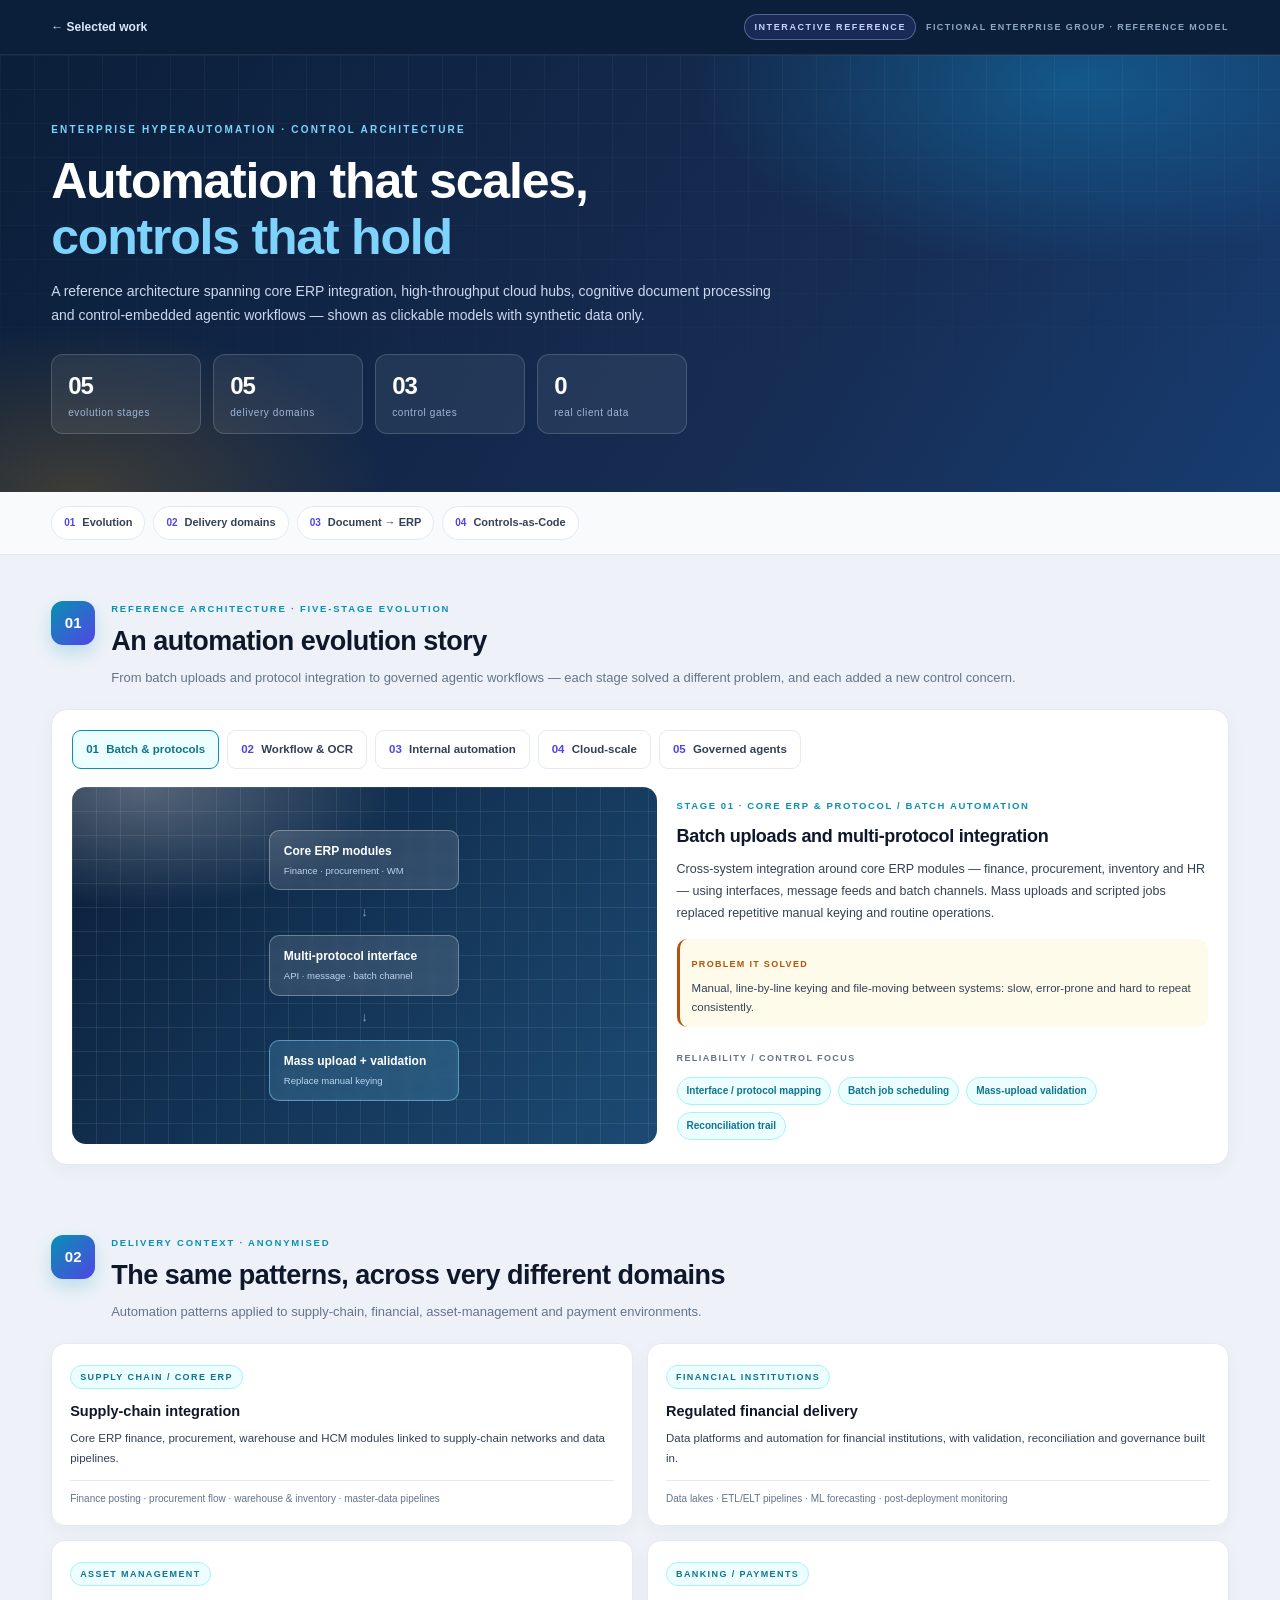
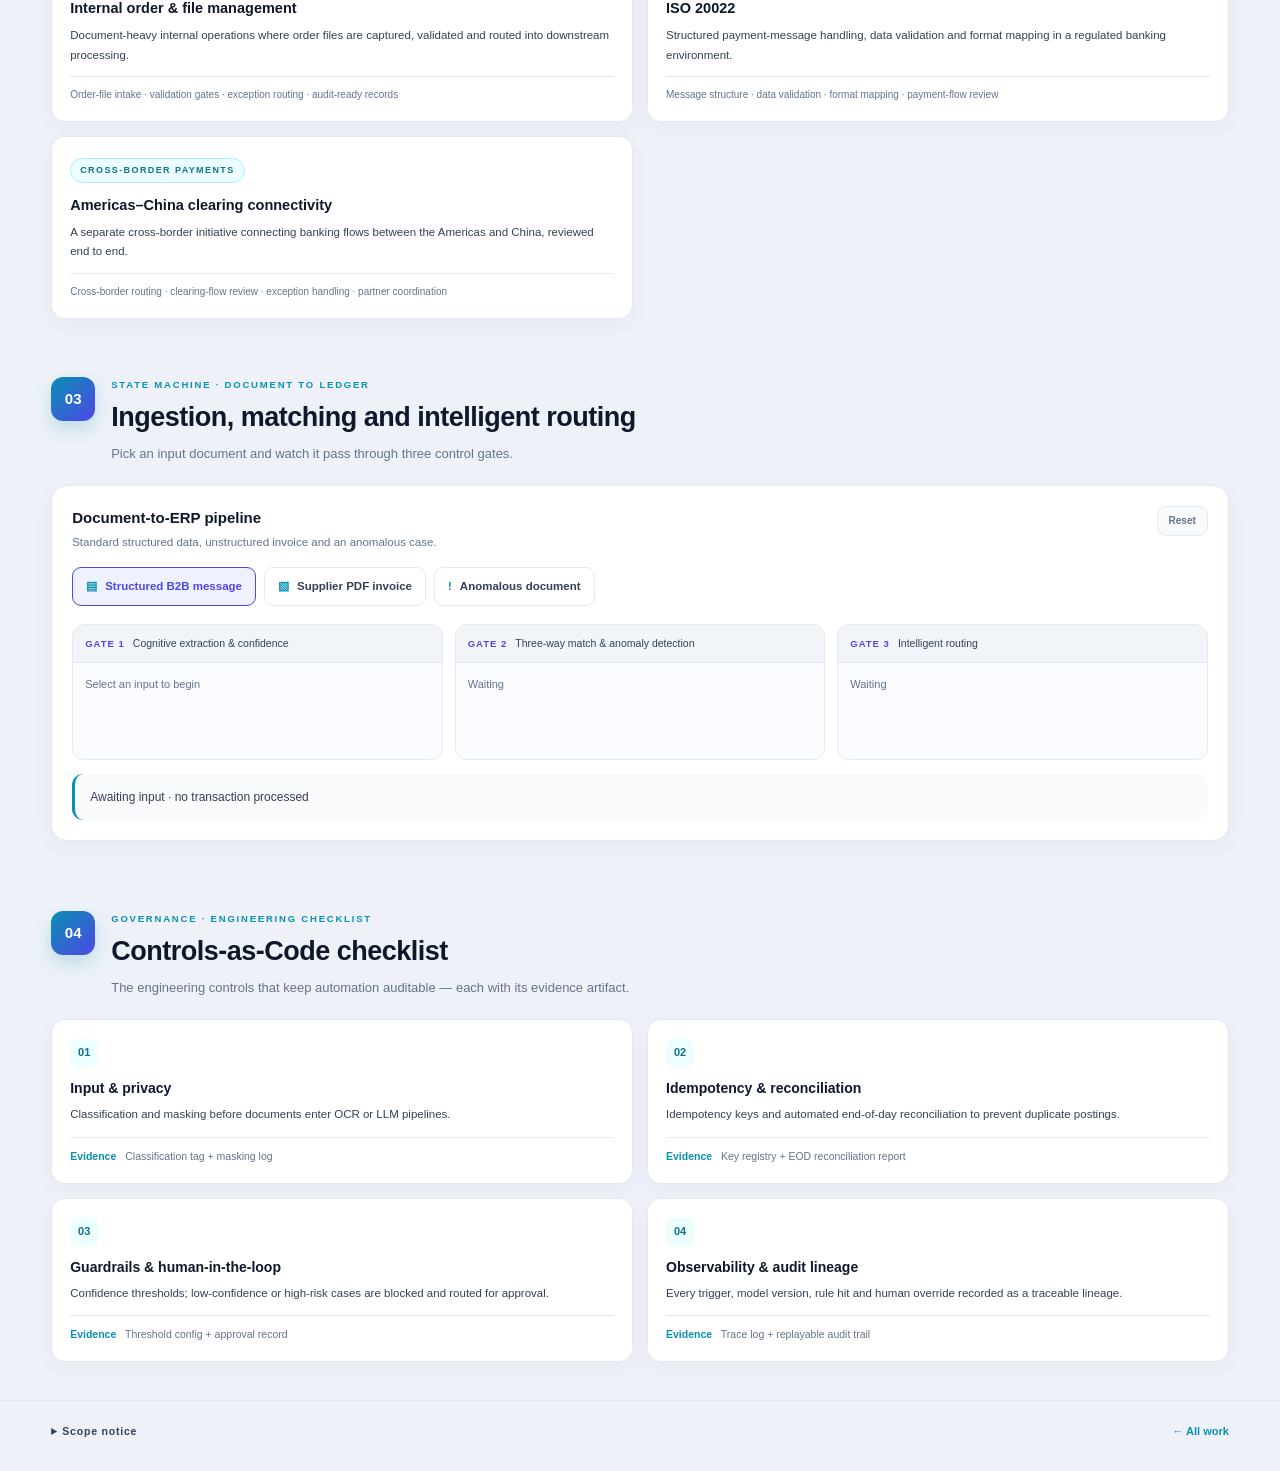
==== projects/automation/index.html @ 09fdc9dc "Remove Blueprint wording from work titles" ====
<!DOCTYPE html>
<html lang="en">
<head>
  <meta charset="UTF-8" />
  <meta name="viewport" content="width=device-width, initial-scale=1.0" />
  <meta name="theme-color" content="#0b1f3a" />
  <meta name="description" content="Interactive reference for enterprise hyperautomation, cloud integration, cognitive document processing and governed workflows." />
  <title>Enterprise Hyperautomation &amp; Control</title>
  <link rel="stylesheet" href="assets/auto.css?v=5" />
</head>
<body>
  <header class="topbar">
    <a class="back" href="../../index.html">← Selected work</a>
    <div class="topbar-right">
      <span class="topbar-tag">INTERACTIVE REFERENCE</span>
      <span class="topbar-entity">FICTIONAL ENTERPRISE GROUP · REFERENCE MODEL</span>
    </div>
  </header>

  <section class="hero">
    <div class="hero-inner">
      <span class="eyebrow">ENTERPRISE HYPERAUTOMATION · CONTROL ARCHITECTURE</span>
      <h1>Automation that scales,<br /><span>controls that hold</span></h1>
      <p class="lede">
        A reference architecture spanning core ERP integration, high-throughput cloud hubs, cognitive document
        processing and control-embedded agentic workflows — shown as clickable models with synthetic data only.
      </p>
      <div class="hero-metrics">
        <div><strong>05</strong><span>evolution stages</span></div>
        <div><strong>05</strong><span>delivery domains</span></div>
        <div><strong>03</strong><span>control gates</span></div>
        <div><strong>0</strong><span>real client data</span></div>
      </div>
    </div>
  </section>

  <nav class="jump" aria-label="Section navigation">
    <a href="#m1"><b>01</b> Evolution</a>
    <a href="#m4"><b>02</b> Delivery domains</a>
    <a href="#m2"><b>03</b> Document → ERP</a>
    <a href="#m3"><b>04</b> Controls-as-Code</a>
  </nav>

  <main>
    <!-- ============ MODULE 1: EVOLUTION ============ -->
    <section class="module" id="m1">
      <div class="module-head">
        <span class="mod-num">01</span>
        <div>
          <span class="mod-kicker">REFERENCE ARCHITECTURE · FIVE-STAGE EVOLUTION</span>
          <h2>An automation evolution story</h2>
          <p>From batch uploads and protocol integration to governed agentic workflows — each stage solved a different problem, and each added a new control concern.</p>
        </div>
      </div>

      <div class="panel">
        <div class="stage-tabs" role="tablist" aria-label="Evolution stages">
          <button class="stage-tab is-active" data-stage="1" role="tab" aria-selected="true"><b>01</b> Batch &amp; protocols</button>
          <button class="stage-tab" data-stage="2" role="tab" aria-selected="false"><b>02</b> Workflow &amp; OCR</button>
          <button class="stage-tab" data-stage="3" role="tab" aria-selected="false"><b>03</b> Internal automation</button>
          <button class="stage-tab" data-stage="4" role="tab" aria-selected="false"><b>04</b> Cloud-scale</button>
          <button class="stage-tab" data-stage="5" role="tab" aria-selected="false"><b>05</b> Governed agents</button>
        </div>

        <div class="stage-body" id="stageBody" aria-live="polite">
          <div class="stage-visual" id="stageVisual"></div>
          <div class="stage-info">
            <span class="stage-kicker" id="stageKicker"></span>
            <h3 id="stageTitle"></h3>
            <p id="stageText"></p>
            <div class="stage-pain">
              <span class="pain-label">PROBLEM IT SOLVED</span>
              <p id="stagePain"></p>
            </div>
            <div class="stage-checks">
              <span class="checks-label">RELIABILITY / CONTROL FOCUS</span>
              <div id="stageChecks"></div>
            </div>
          </div>
        </div>
      </div>
    </section>

    <!-- ============ MODULE: DELIVERY DOMAINS ============ -->
    <section class="module" id="m4">
      <div class="module-head">
        <span class="mod-num">02</span>
        <div>
          <span class="mod-kicker">DELIVERY CONTEXT · ANONYMISED</span>
          <h2>The same patterns, across very different domains</h2>
          <p>Automation patterns applied to supply-chain, financial, asset-management and payment environments.</p>
        </div>
      </div>

      <div class="domain-grid">
        <div class="domain-card">
          <span class="dom-tag">SUPPLY CHAIN / CORE ERP</span>
          <h3>Supply-chain integration</h3>
          <p>Core ERP finance, procurement, warehouse and HCM modules linked to supply-chain networks and data pipelines.</p>
          <div class="dom-evidence">Finance posting · procurement flow · warehouse &amp; inventory · master-data pipelines</div>
        </div>
        <div class="domain-card">
          <span class="dom-tag">FINANCIAL INSTITUTIONS</span>
          <h3>Regulated financial delivery</h3>
          <p>Data platforms and automation for financial institutions, with validation, reconciliation and governance built in.</p>
          <div class="dom-evidence">Data lakes · ETL/ELT pipelines · ML forecasting · post-deployment monitoring</div>
        </div>
        <div class="domain-card">
          <span class="dom-tag">ASSET MANAGEMENT</span>
          <h3>Internal order &amp; file management</h3>
          <p>Document-heavy internal operations where order files are captured, validated and routed into downstream processing.</p>
          <div class="dom-evidence">Order-file intake · validation gates · exception routing · audit-ready records</div>
        </div>
        <div class="domain-card">
          <span class="dom-tag">BANKING / PAYMENTS</span>
          <h3>ISO 20022</h3>
          <p>Structured payment-message handling, data validation and format mapping in a regulated banking environment.</p>
          <div class="dom-evidence">Message structure · data validation · format mapping · payment-flow review</div>
        </div>
        <div class="domain-card">
          <span class="dom-tag">CROSS-BORDER PAYMENTS</span>
          <h3>Americas–China clearing connectivity</h3>
          <p>A separate cross-border initiative connecting banking flows between the Americas and China, reviewed end to end.</p>
          <div class="dom-evidence">Cross-border routing · clearing-flow review · exception handling · partner coordination</div>
        </div>
      </div>
    </section>

    <!-- ============ MODULE 3: PIPELINE SIMULATOR ============ -->
    <section class="module" id="m2">
      <div class="module-head">
        <span class="mod-num">03</span>
        <div>
          <span class="mod-kicker">STATE MACHINE · DOCUMENT TO LEDGER</span>
          <h2>Ingestion, matching and intelligent routing</h2>
          <p>Pick an input document and watch it pass through three control gates.</p>
        </div>
      </div>

      <div class="panel">
        <div class="panel-head">
          <div><h3>Document-to-ERP pipeline</h3><p>Standard structured data, unstructured invoice and an anomalous case.</p></div>
          <button class="reset" id="pipeReset">Reset</button>
        </div>

        <div class="input-row" role="group" aria-label="Input document">
          <button class="input-btn is-active" data-doc="structured"><span>▤</span> Structured B2B message</button>
          <button class="input-btn" data-doc="invoice"><span>▧</span> Supplier PDF invoice</button>
          <button class="input-btn" data-doc="anomaly"><span>!</span> Anomalous document</button>
        </div>

        <div class="gates" id="gates">
          <div class="gate" data-gate="1">
            <div class="gate-head"><b>GATE 1</b><span>Cognitive extraction &amp; confidence</span></div>
            <div class="gate-body" id="gate1">Select an input to begin</div>
          </div>
          <div class="gate" data-gate="2">
            <div class="gate-head"><b>GATE 2</b><span>Three-way match &amp; anomaly detection</span></div>
            <div class="gate-body" id="gate2">Waiting</div>
          </div>
          <div class="gate" data-gate="3">
            <div class="gate-head"><b>GATE 3</b><span>Intelligent routing</span></div>
            <div class="gate-body" id="gate3">Waiting</div>
          </div>
        </div>

        <div class="route-result" id="routeResult" aria-live="polite">
          <span class="route-idle">Awaiting input · no transaction processed</span>
        </div>
      </div>
    </section>

    <!-- ============ MODULE 3: CONTROLS AS CODE ============ -->
    <section class="module" id="m3">
      <div class="module-head">
        <span class="mod-num">04</span>
        <div>
          <span class="mod-kicker">GOVERNANCE · ENGINEERING CHECKLIST</span>
          <h2>Controls-as-Code checklist</h2>
          <p>The engineering controls that keep automation auditable — each with its evidence artifact.</p>
        </div>
      </div>

      <div class="control-grid" id="controlGrid">
        <div class="control-card" data-control="0">
          <span class="ctrl-num">01</span>
          <h3>Input &amp; privacy</h3>
          <p>Classification and masking before documents enter OCR or LLM pipelines.</p>
          <div class="ctrl-evidence"><b>Evidence</b> Classification tag + masking log</div>
        </div>
        <div class="control-card" data-control="1">
          <span class="ctrl-num">02</span>
          <h3>Idempotency &amp; reconciliation</h3>
          <p>Idempotency keys and automated end-of-day reconciliation to prevent duplicate postings.</p>
          <div class="ctrl-evidence"><b>Evidence</b> Key registry + EOD reconciliation report</div>
        </div>
        <div class="control-card" data-control="2">
          <span class="ctrl-num">03</span>
          <h3>Guardrails &amp; human-in-the-loop</h3>
          <p>Confidence thresholds; low-confidence or high-risk cases are blocked and routed for approval.</p>
          <div class="ctrl-evidence"><b>Evidence</b> Threshold config + approval record</div>
        </div>
        <div class="control-card" data-control="3">
          <span class="ctrl-num">04</span>
          <h3>Observability &amp; audit lineage</h3>
          <p>Every trigger, model version, rule hit and human override recorded as a traceable lineage.</p>
          <div class="ctrl-evidence"><b>Evidence</b> Trace log + replayable audit trail</div>
        </div>
      </div>
    </section>
  </main>

  <footer class="footer">
    <details class="legal">
      <summary>Scope notice</summary>
      <div class="legal-body">
        <strong>Confidentiality &amp; Scope Notice:</strong>
        The enterprise group shown here is fictional. All architectures, figures, workflows and sample outputs in this
        reference is a conceptualized reference model using synthetic data, provided for demonstration only. No
        proprietary designs, source code, internal documents or confidential information of any employer or client are
        disclosed. Nothing here is financial, investment or legal advice.
      </div>
    </details>
    <a class="foot-link" href="../../index.html">← All work</a>
  </footer>

  <script src="assets/auto.js?v=5"></script>
</body>
</html>
---- projects/automation/assets/auto.css ----
:root {
  --navy: #0b1f3a;
  --navy2: #162c52;
  --ink: #0f172a;
  --ink2: #334155;
  --muted: #64748b;
  --line: #e4eaf3;
  --bg: #eef2f8;
  --violet: #6d28d9;
  --indigo: #4f46e5;
  --cyan: #0891b2;
  --amber: #b45309;
  --green: #059669;
  --red: #dc2626;
}
* { box-sizing: border-box; }
html { scroll-behavior: smooth; }
body { margin: 0; color: var(--ink); background: var(--bg); font-family: "Segoe UI", "Microsoft JhengHei", -apple-system, BlinkMacSystemFont, sans-serif; line-height: 1.6; -webkit-font-smoothing: antialiased; }
a { color: inherit; text-decoration: none; }
button { font: inherit; cursor: pointer; }

/* Topbar */
.topbar { display: flex; align-items: center; justify-content: space-between; gap: 16px; flex-wrap: wrap; padding: 14px clamp(18px, 4vw, 52px); background: var(--navy); color: #dbe6f8; border-bottom: 1px solid rgba(255,255,255,.08); }
.back { font-size: 12px; font-weight: 700; }
.back:hover { color: #fff; }
.topbar-right { display: flex; align-items: center; gap: 10px; flex-wrap: wrap; }
.topbar-tag { font-size: 9px; font-weight: 800; letter-spacing: 1.6px; color: #c7d2fe; border: 1px solid rgba(199,210,254,.35); background: rgba(99,102,241,.16); padding: 5px 9px; border-radius: 999px; }
.topbar-entity { font-size: 9px; font-weight: 700; letter-spacing: 1.4px; color: #8fa7c6; }

/* Hero */
.hero { position: relative; overflow: hidden; color: #fff; padding: clamp(34px, 5vw, 60px) clamp(18px, 4vw, 52px) clamp(38px, 5vw, 58px); background: radial-gradient(620px 300px at 84% 6%, rgba(14,165,233,.34), transparent 62%), radial-gradient(520px 280px at 6% 100%, rgba(245,158,11,.20), transparent 60%), linear-gradient(122deg, var(--navy), var(--navy2) 62%, #173c70); }
.hero::before { content: ""; position: absolute; inset: 0; background-image: linear-gradient(rgba(255,255,255,.04) 1px, transparent 1px), linear-gradient(90deg, rgba(255,255,255,.04) 1px, transparent 1px); background-size: 34px 34px; mask-image: linear-gradient(to bottom, #000, transparent 90%); }
.hero-inner { position: relative; max-width: 860px; }
.eyebrow { display: inline-block; font-size: 10px; font-weight: 800; letter-spacing: 2.2px; color: #7dd3fc; }
.hero h1 { margin: 12px 0 14px; font-size: clamp(30px, 4.5vw, 50px); line-height: 1.12; letter-spacing: -1.2px; }
.hero h1 span { color: #7dd3fc; }
.lede { margin: 0; max-width: 720px; color: #cbd8ee; font-size: 14px; line-height: 1.75; }
.hero-metrics { display: flex; flex-wrap: wrap; gap: 12px; margin-top: 26px; }
.hero-metrics div { min-width: 150px; padding: 12px 16px; border-radius: 12px; background: rgba(255,255,255,.07); border: 1px solid rgba(255,255,255,.16); }
.hero-metrics strong { display: block; font-size: 24px; letter-spacing: -1px; }
.hero-metrics span { display: block; font-size: 10px; letter-spacing: .6px; color: #9fb6d6; }

/* Jump nav */
.jump { display: flex; flex-wrap: wrap; gap: 8px; padding: 14px clamp(18px, 4vw, 52px); background: #f8fafc; border-bottom: 1px solid var(--line); position: sticky; top: 0; z-index: 5; }
.jump a { display: inline-flex; align-items: center; gap: 7px; font-size: 11px; font-weight: 700; color: var(--ink2); padding: 7px 12px; border: 1px solid var(--line); border-radius: 999px; background: #fff; }
.jump a:hover { border-color: #7dd3fc; color: var(--cyan); }
.jump b { font-size: 10px; color: var(--indigo); }

/* Modules */
.module { padding: clamp(28px, 4vw, 46px) clamp(18px, 4vw, 52px) 6px; }
.module-head { display: flex; gap: 16px; align-items: flex-start; margin-bottom: 20px; }
.mod-num { flex: 0 0 auto; display: grid; place-items: center; width: 44px; height: 44px; border-radius: 12px; background: linear-gradient(135deg, var(--cyan), var(--indigo)); color: #fff; font-weight: 850; font-size: 15px; box-shadow: 0 8px 18px rgba(8,145,178,.22); }
.mod-kicker { display: block; font-size: 9.5px; font-weight: 800; letter-spacing: 1.8px; color: var(--cyan); }
.module-head h2 { margin: 4px 0 5px; font-size: clamp(20px, 2.6vw, 27px); letter-spacing: -.5px; }
.module-head p { margin: 0; font-size: 13px; color: var(--muted); }
.panel { background: #fff; border: 1px solid var(--line); border-radius: 16px; padding: 20px; margin-bottom: 18px; box-shadow: 0 6px 20px rgba(15,23,42,.04); }
.panel-head { display: flex; align-items: flex-start; justify-content: space-between; gap: 14px; margin-bottom: 16px; }
.panel-head h3 { margin: 0 0 3px; font-size: 15px; }
.panel-head p { margin: 0; font-size: 11.5px; color: var(--muted); }
.reset { border: 1px solid var(--line); background: #f8fafc; color: var(--muted); font-size: 10px; font-weight: 800; padding: 6px 11px; border-radius: 9px; }
.reset:hover { border-color: #7dd3fc; color: var(--cyan); }

/* Evolution stages */
.stage-tabs { display: flex; flex-wrap: wrap; gap: 8px; margin-bottom: 18px; }
.stage-tab { border: 1px solid var(--line); background: #fff; color: var(--ink2); font-size: 11.5px; font-weight: 700; padding: 9px 13px; border-radius: 9px; }
.stage-tab b { color: var(--indigo); margin-right: 4px; }
.stage-tab:hover, .stage-tab.is-active { background: #ecfeff; border-color: var(--cyan); color: #0e7490; }
.stage-tab.is-active b { color: #0e7490; }
.stage-body { display: grid; grid-template-columns: 1.1fr 1fr; gap: 20px; align-items: stretch; }
.stage-visual { position: relative; min-height: 240px; border-radius: 14px; overflow: hidden; background: radial-gradient(420px 200px at 12% 0%, rgba(255,255,255,.3), transparent 60%), linear-gradient(128deg, var(--navy), #1c4a73); display: grid; place-content: center; gap: 12px; padding: 22px; }
.stage-visual::before { content: ""; position: absolute; inset: 0; background-image: linear-gradient(rgba(255,255,255,.08) 1px, transparent 1px), linear-gradient(90deg, rgba(255,255,255,.08) 1px, transparent 1px); background-size: 24px 24px; }
.viz-node { position: relative; min-width: 190px; padding: 11px 14px; border-radius: 10px; background: rgba(255,255,255,.12); border: 1px solid rgba(255,255,255,.3); color: #fff; backdrop-filter: blur(4px); }
.viz-node b { display: block; font-size: 12px; }
.viz-node small { display: block; font-size: 9.5px; color: #bcd4ef; margin-top: 2px; }
.viz-node.control { background: rgba(125,211,252,.18); border-color: rgba(125,211,252,.55); }
.viz-row { position: relative; display: flex; flex-wrap: wrap; gap: 10px; justify-content: center; }
.viz-arrow { position: relative; text-align: center; color: rgba(255,255,255,.55); font-size: 13px; }
.stage-info { padding: 4px 0; }
.stage-kicker { font-size: 9.5px; font-weight: 800; letter-spacing: 1.6px; color: var(--cyan); }
.stage-info h3 { margin: 6px 0 8px; font-size: 18px; letter-spacing: -.3px; }
.stage-info p { margin: 0; font-size: 12.5px; color: var(--ink2); line-height: 1.75; }
.stage-pain { margin-top: 14px; padding: 10px 12px; border-radius: 10px; background: #fffbeb; border-left: 3px solid var(--amber); }
.pain-label { font-size: 9px; font-weight: 800; letter-spacing: 1.3px; color: var(--amber); }
.stage-pain p { margin: 5px 0 0; font-size: 11.5px; color: var(--ink2); line-height: 1.65; }
.stage-checks { margin-top: 16px; }
.checks-label { font-size: 9px; font-weight: 800; letter-spacing: 1.4px; color: var(--muted); }
#stageChecks { display: flex; flex-wrap: wrap; gap: 7px; margin-top: 8px; }
#stageChecks span { font-size: 10px; font-weight: 700; color: #0e7490; background: #ecfeff; border: 1px solid #a5f3fc; padding: 5px 9px; border-radius: 999px; }

/* Pipeline simulator */
.input-row { display: flex; flex-wrap: wrap; gap: 8px; margin-bottom: 18px; }
.input-btn { display: inline-flex; align-items: center; gap: 8px; border: 1px solid var(--line); background: #fff; color: var(--ink2); font-size: 11.5px; font-weight: 700; padding: 9px 13px; border-radius: 9px; }
.input-btn span { color: var(--cyan); font-weight: 900; }
.input-btn:hover, .input-btn.is-active { border-color: var(--indigo); background: #eef2ff; color: var(--indigo); }
.gates { display: grid; grid-template-columns: repeat(3, minmax(0,1fr)); gap: 12px; }
.gate { border: 1px solid var(--line); border-radius: 12px; overflow: hidden; background: #fafbff; }
.gate.active { border-color: #a5b4fc; box-shadow: 0 0 0 3px rgba(99,102,241,.1); }
.gate-head { display: flex; align-items: center; gap: 8px; flex-wrap: wrap; padding: 10px 12px; background: #f1f5f9; border-bottom: 1px solid var(--line); }
.gate-head b { font-size: 9.5px; letter-spacing: 1px; color: var(--indigo); }
.gate-head span { font-size: 10.5px; color: var(--ink2); }
.gate-body { padding: 12px; font-size: 11px; color: var(--muted); line-height: 1.7; min-height: 96px; }
.gate-body .kv { display: flex; justify-content: space-between; gap: 8px; padding: 3px 0; border-bottom: 1px dashed #e2e8f0; }
.gate-body .kv b { color: var(--ink); }
.gate-body .pass { color: var(--green); font-weight: 800; }
.gate-body .warn { color: var(--amber); font-weight: 800; }
.gate-body .fail { color: var(--red); font-weight: 800; }
.conf-bar { height: 6px; border-radius: 999px; background: #e2e8f0; margin: 7px 0; overflow: hidden; }
.conf-bar i { display: block; height: 100%; background: linear-gradient(90deg, var(--cyan), var(--green)); }
.conf-bar.low i { background: linear-gradient(90deg, var(--amber), var(--red)); }
.route-result { margin-top: 14px; padding: 13px 15px; border-radius: 11px; background: #f8fafc; border-left: 3px solid var(--cyan); font-size: 12px; color: var(--ink2); line-height: 1.7; }
.route-result.stp { background: #f0fdf4; border-color: var(--green); }
.route-result.workflow { background: #fffbeb; border-color: var(--amber); }
.route-result b { color: var(--ink); }

/* Delivery domains */
.domain-grid { display: grid; grid-template-columns: repeat(2, minmax(0,1fr)); gap: 14px; margin-bottom: 6px; }
.domain-card { padding: 18px; border-radius: 14px; border: 1px solid var(--line); background: #fff; box-shadow: 0 6px 18px rgba(15,23,42,.04); }
.dom-tag { display: inline-block; font-size: 9px; font-weight: 800; letter-spacing: 1.4px; color: #0e7490; background: #ecfeff; border: 1px solid #a5f3fc; padding: 4px 9px; border-radius: 999px; }
.domain-card h3 { margin: 11px 0 6px; font-size: 14.5px; }
.domain-card p { margin: 0; font-size: 11.5px; color: var(--ink2); line-height: 1.7; }
.dom-evidence { margin-top: 11px; padding-top: 10px; border-top: 1px solid var(--line); font-size: 10px; color: var(--muted); line-height: 1.6; }

/* Controls-as-Code */
.control-grid { display: grid; grid-template-columns: repeat(2, minmax(0,1fr)); gap: 14px; margin-bottom: 32px; }
.control-card { position: relative; padding: 18px; border-radius: 14px; border: 1px solid var(--line); background: #fff; box-shadow: 0 6px 18px rgba(15,23,42,.04); }
.ctrl-num { display: inline-grid; place-items: center; width: 28px; height: 28px; border-radius: 8px; background: #ecfeff; color: #0e7490; font-size: 11px; font-weight: 800; }
.control-card h3 { margin: 10px 0 6px; font-size: 14px; }
.control-card p { margin: 0; font-size: 11.5px; color: var(--ink2); line-height: 1.7; }
.ctrl-evidence { margin-top: 12px; padding-top: 10px; border-top: 1px solid var(--line); font-size: 10.5px; color: var(--muted); }
.ctrl-evidence b { color: var(--cyan); margin-right: 6px; }

/* Footer */
.footer { display: flex; align-items: flex-start; justify-content: space-between; gap: 18px; flex-wrap: wrap; padding: 22px clamp(18px, 4vw, 52px) 30px; border-top: 1px solid var(--line); }
.legal { font-size: 10.5px; color: var(--muted); max-width: 820px; }
.legal summary { cursor: pointer; font-weight: 800; letter-spacing: .8px; color: var(--ink2); }
.legal-body { margin-top: 9px; line-height: 1.7; }
.legal-body strong { color: var(--ink); }
.foot-link { font-size: 11px; font-weight: 700; color: var(--cyan); }

@media (max-width: 900px) {
  .stage-body, .gates, .control-grid, .domain-grid { grid-template-columns: 1fr; }
}
@media (max-width: 560px) {
  .module-head { gap: 11px; }
  .mod-num { width: 38px; height: 38px; }
}
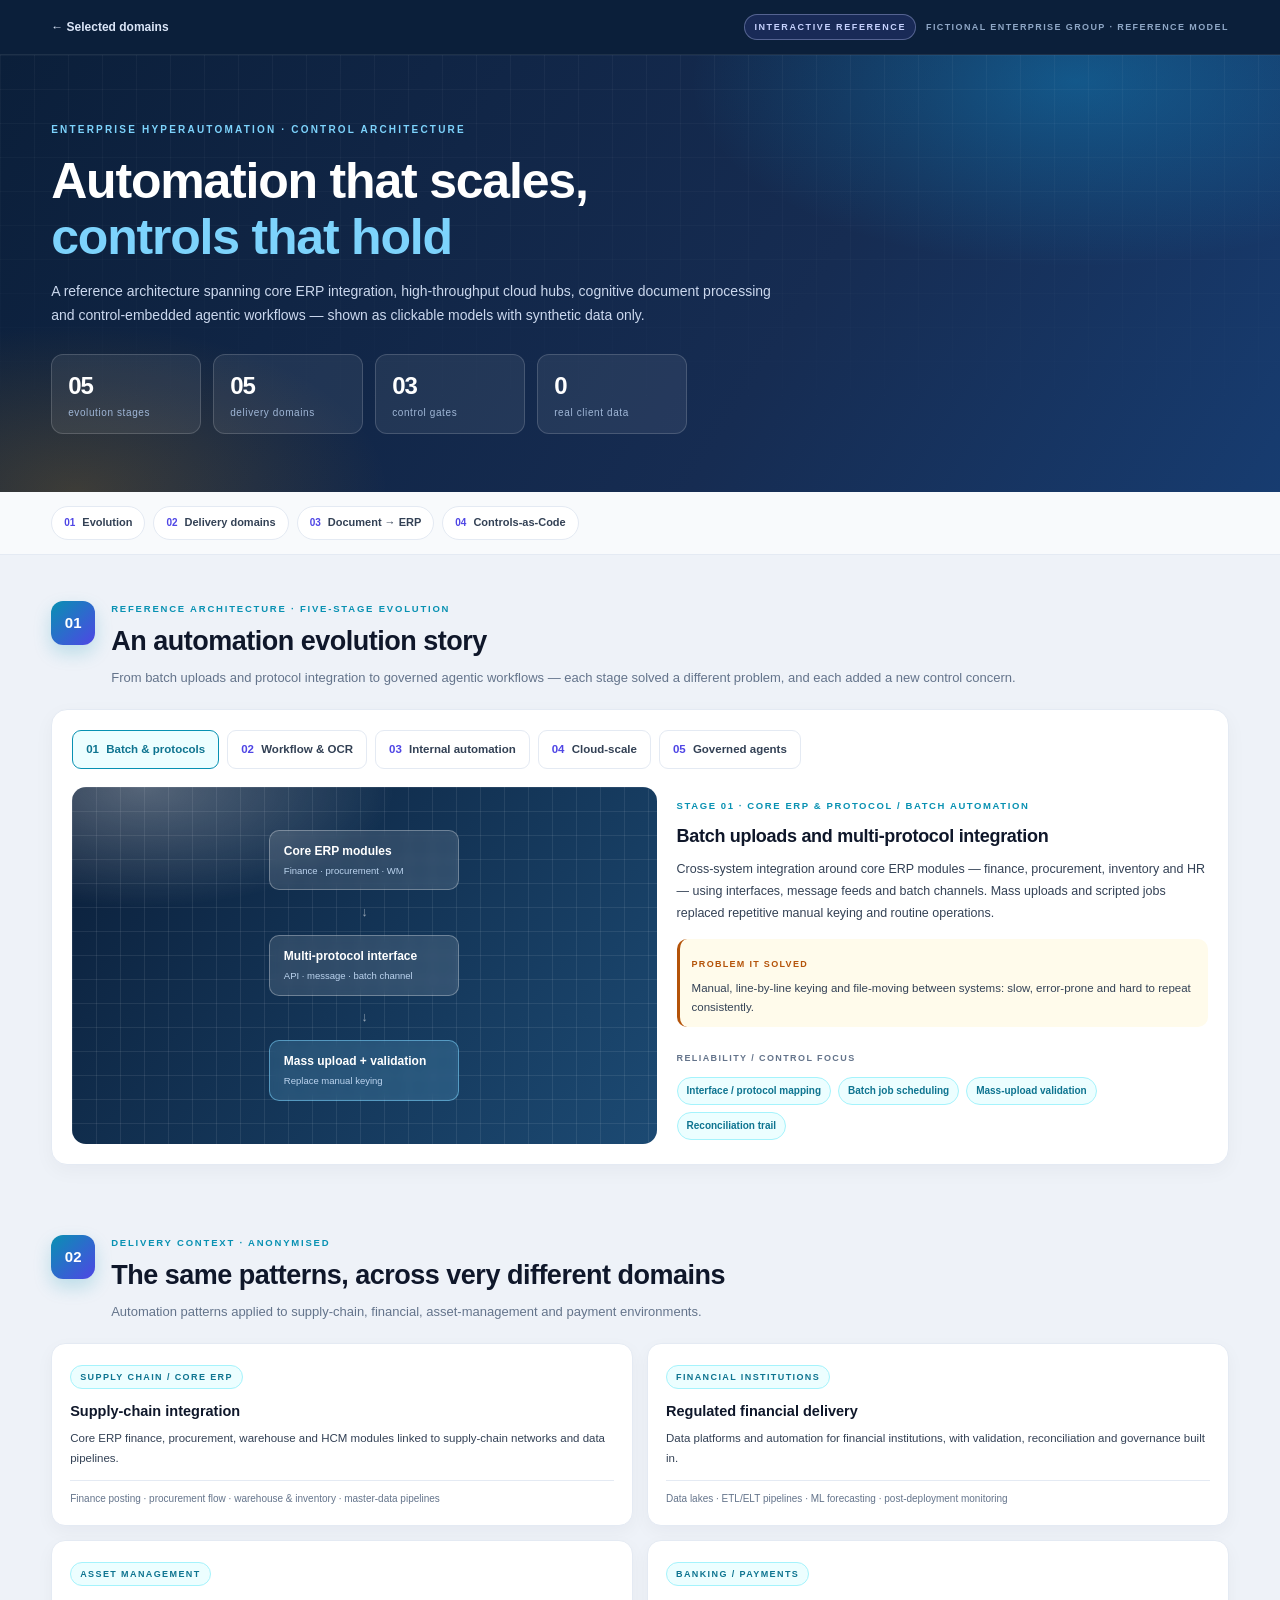
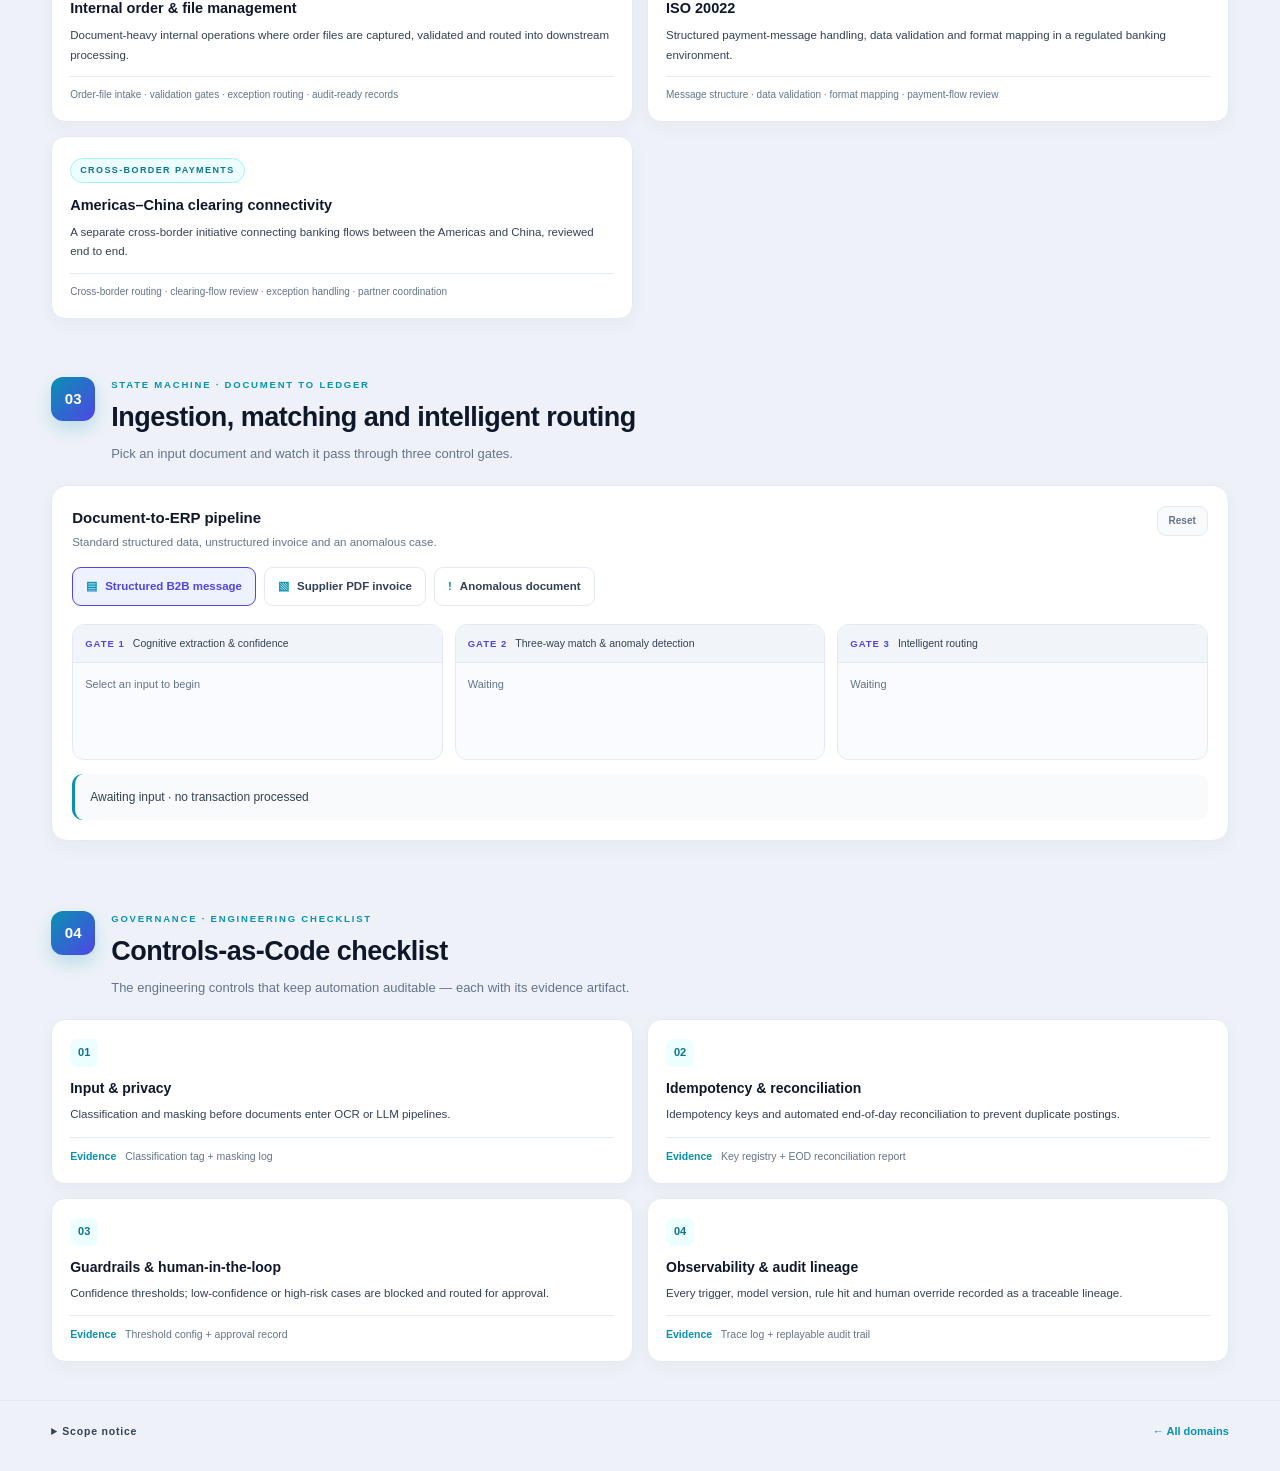
==== commit 7aaa2b19: "Use Selected Domains terminology across site and QR" ====
--- a/projects/automation/index.html
+++ b/projects/automation/index.html
@@ -10,7 +10,7 @@
 </head>
 <body>
   <header class="topbar">
-    <a class="back" href="../../index.html">← Selected work</a>
+    <a class="back" href="../../index.html">← Selected domains</a>
     <div class="topbar-right">
       <span class="topbar-tag">INTERACTIVE REFERENCE</span>
       <span class="topbar-entity">FICTIONAL ENTERPRISE GROUP · REFERENCE MODEL</span>
@@ -221,7 +221,7 @@
         disclosed. Nothing here is financial, investment or legal advice.
       </div>
     </details>
-    <a class="foot-link" href="../../index.html">← All work</a>
+    <a class="foot-link" href="../../index.html">← All domains</a>
   </footer>
 
   <script src="assets/auto.js?v=5"></script>
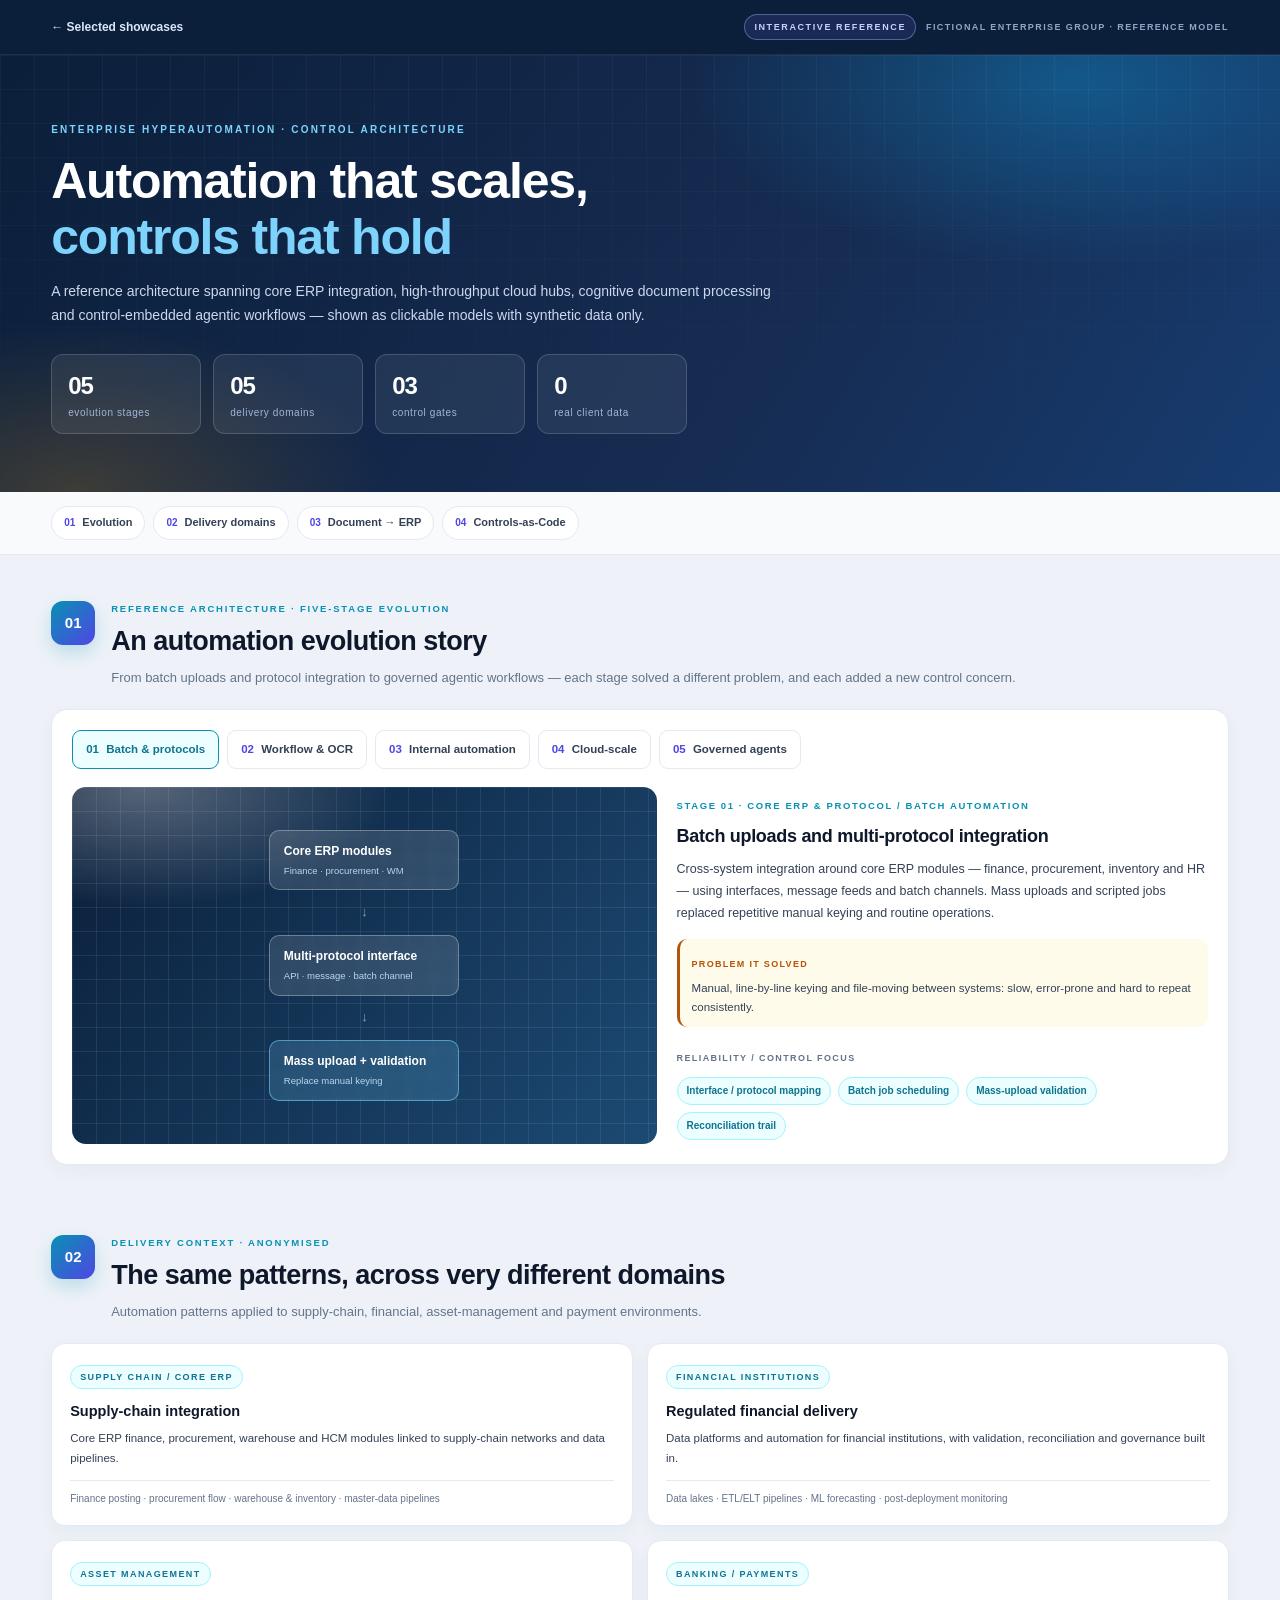
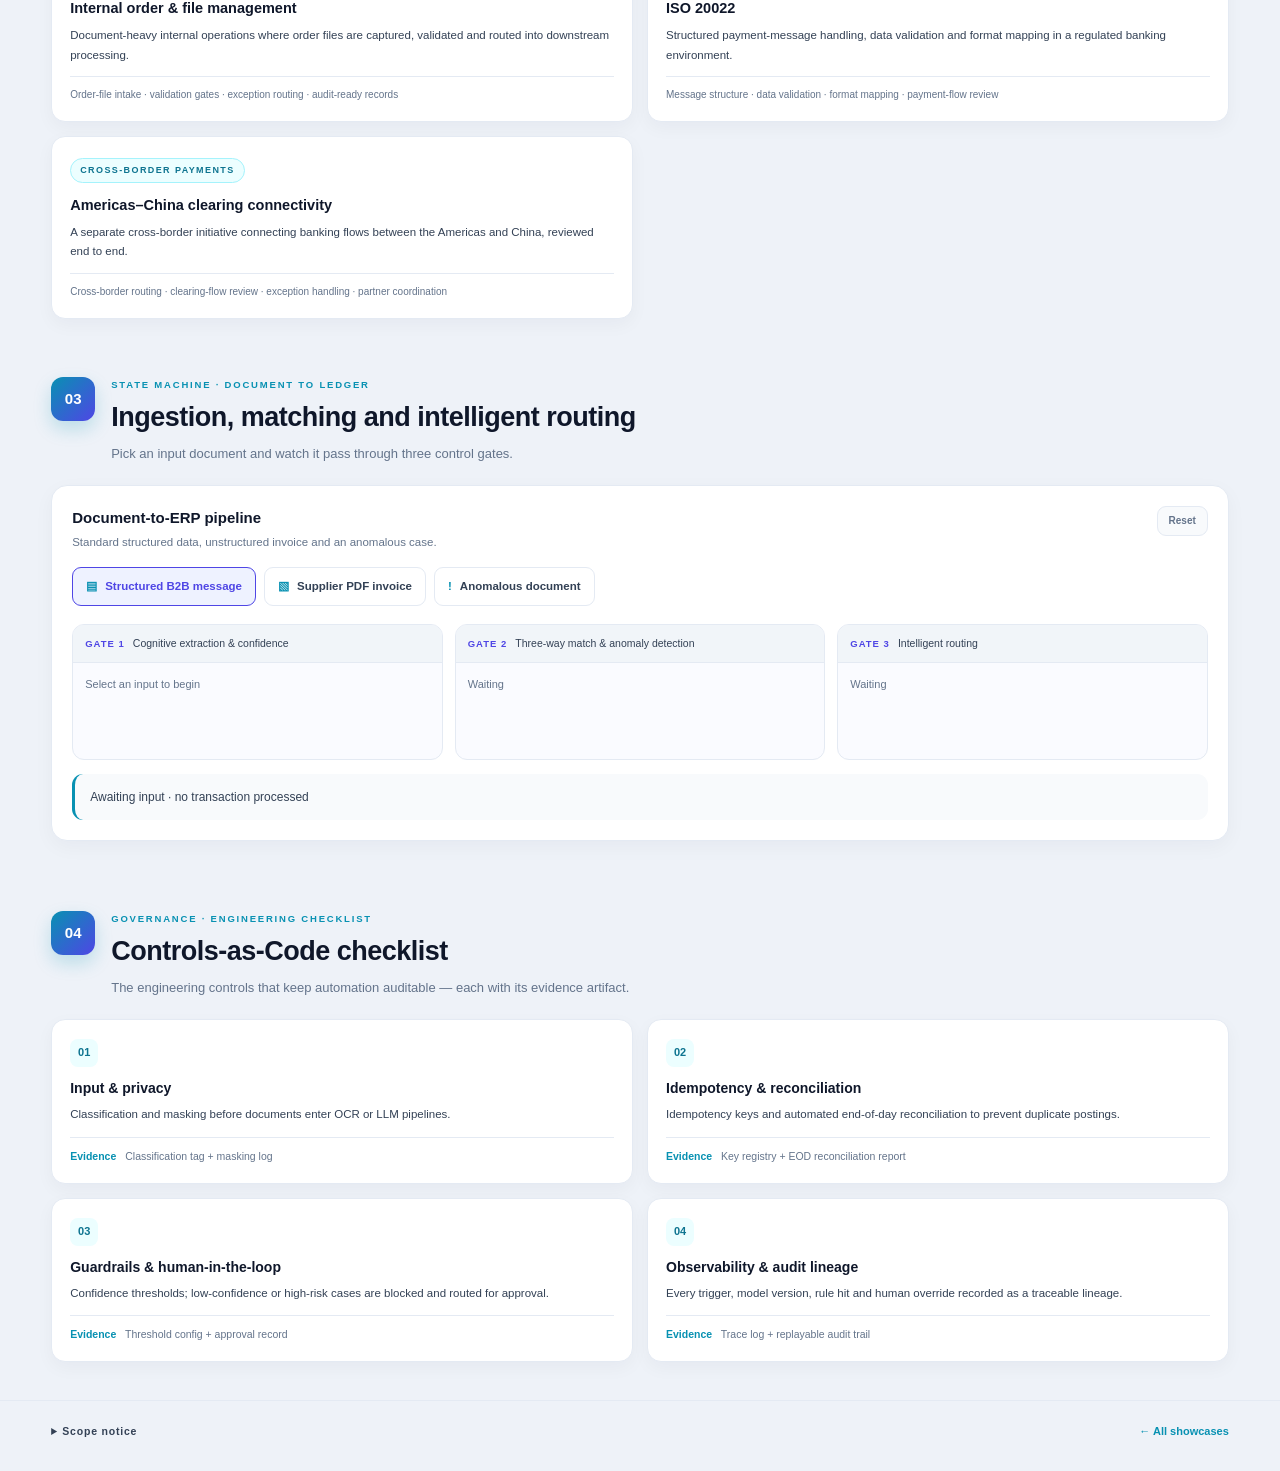
==== commit 566e36e4: "Use Selected Showcases terminology across site and QR" ====
--- a/projects/automation/index.html
+++ b/projects/automation/index.html
@@ -10,7 +10,7 @@
 </head>
 <body>
   <header class="topbar">
-    <a class="back" href="../../index.html">← Selected domains</a>
+    <a class="back" href="../../index.html">← Selected showcases</a>
     <div class="topbar-right">
       <span class="topbar-tag">INTERACTIVE REFERENCE</span>
       <span class="topbar-entity">FICTIONAL ENTERPRISE GROUP · REFERENCE MODEL</span>
@@ -221,7 +221,7 @@
         disclosed. Nothing here is financial, investment or legal advice.
       </div>
     </details>
-    <a class="foot-link" href="../../index.html">← All domains</a>
+    <a class="foot-link" href="../../index.html">← All showcases</a>
   </footer>
 
   <script src="assets/auto.js?v=5"></script>
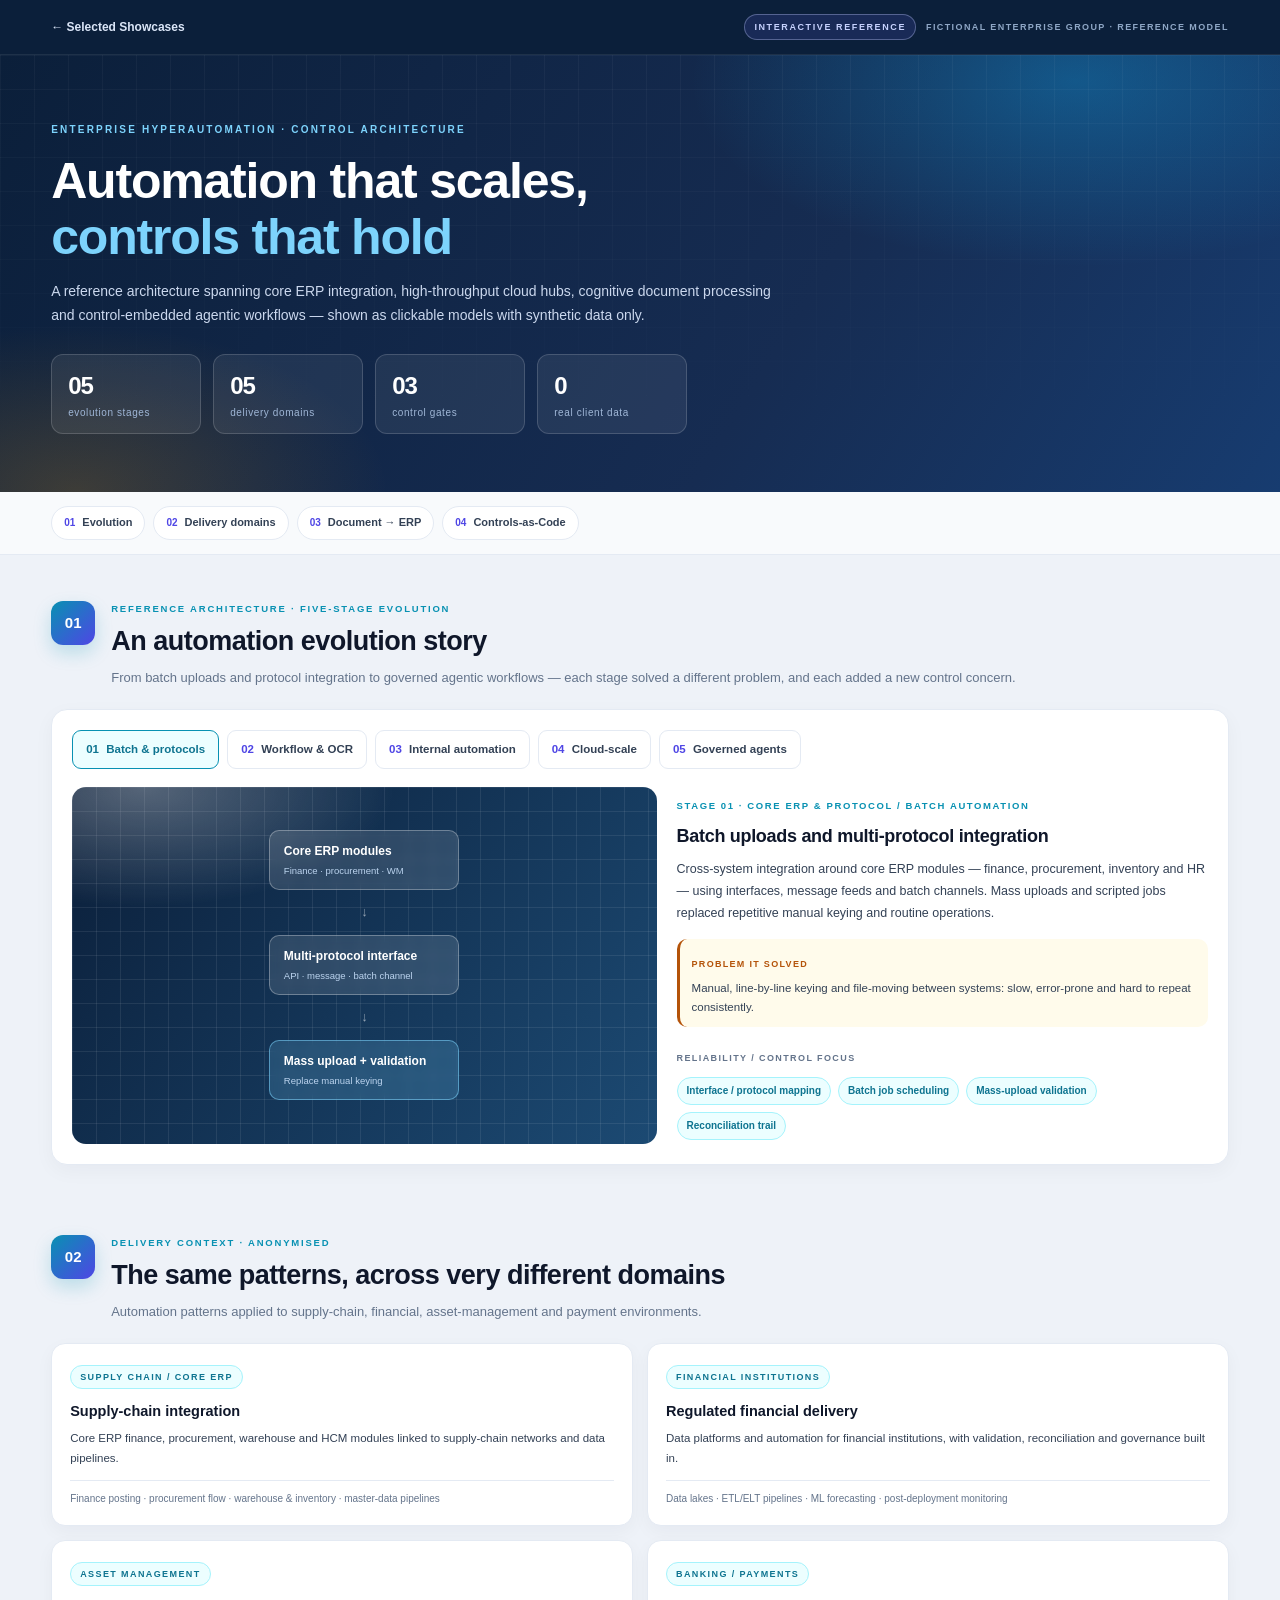
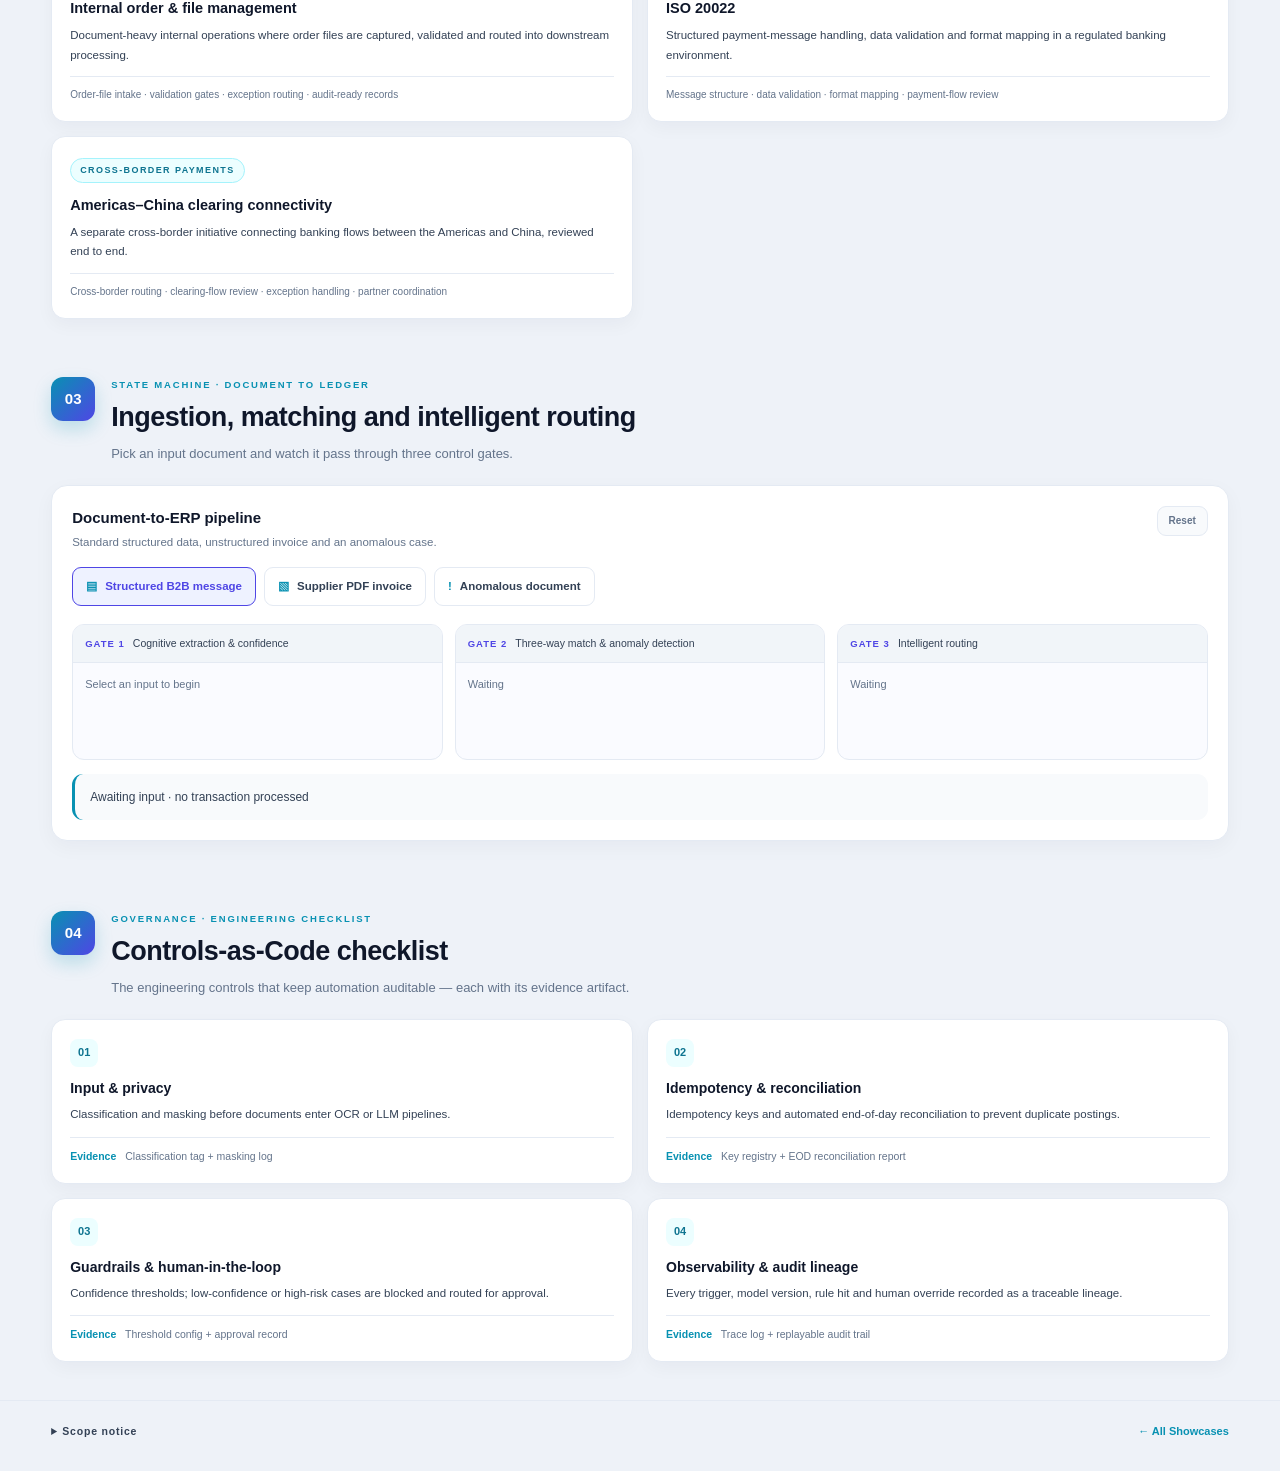
==== commit c8b453c7: "Capitalize Selected Showcases heading" ====
--- a/projects/automation/index.html
+++ b/projects/automation/index.html
@@ -10,7 +10,7 @@
 </head>
 <body>
   <header class="topbar">
-    <a class="back" href="../../index.html">← Selected showcases</a>
+    <a class="back" href="../../index.html">← Selected Showcases</a>
     <div class="topbar-right">
       <span class="topbar-tag">INTERACTIVE REFERENCE</span>
       <span class="topbar-entity">FICTIONAL ENTERPRISE GROUP · REFERENCE MODEL</span>
@@ -221,7 +221,7 @@
         disclosed. Nothing here is financial, investment or legal advice.
       </div>
     </details>
-    <a class="foot-link" href="../../index.html">← All showcases</a>
+    <a class="foot-link" href="../../index.html">← All Showcases</a>
   </footer>
 
   <script src="assets/auto.js?v=5"></script>
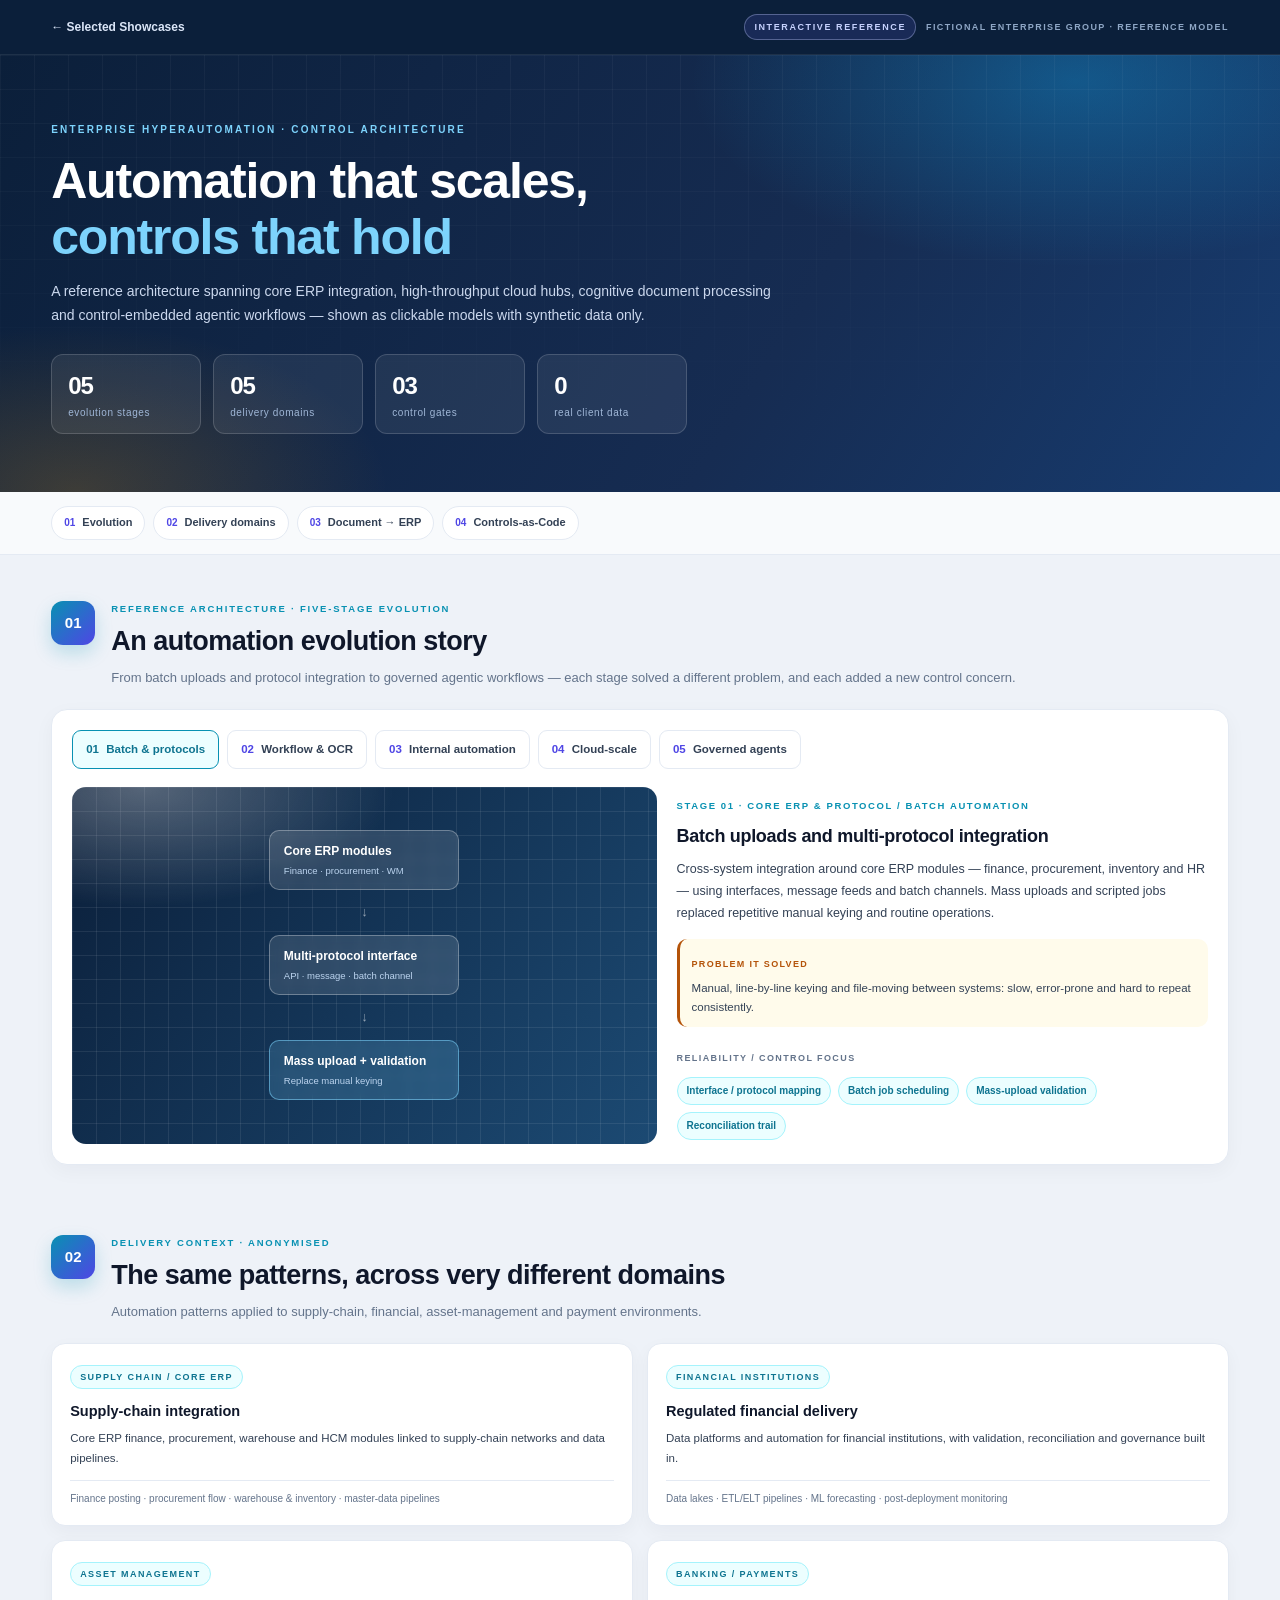
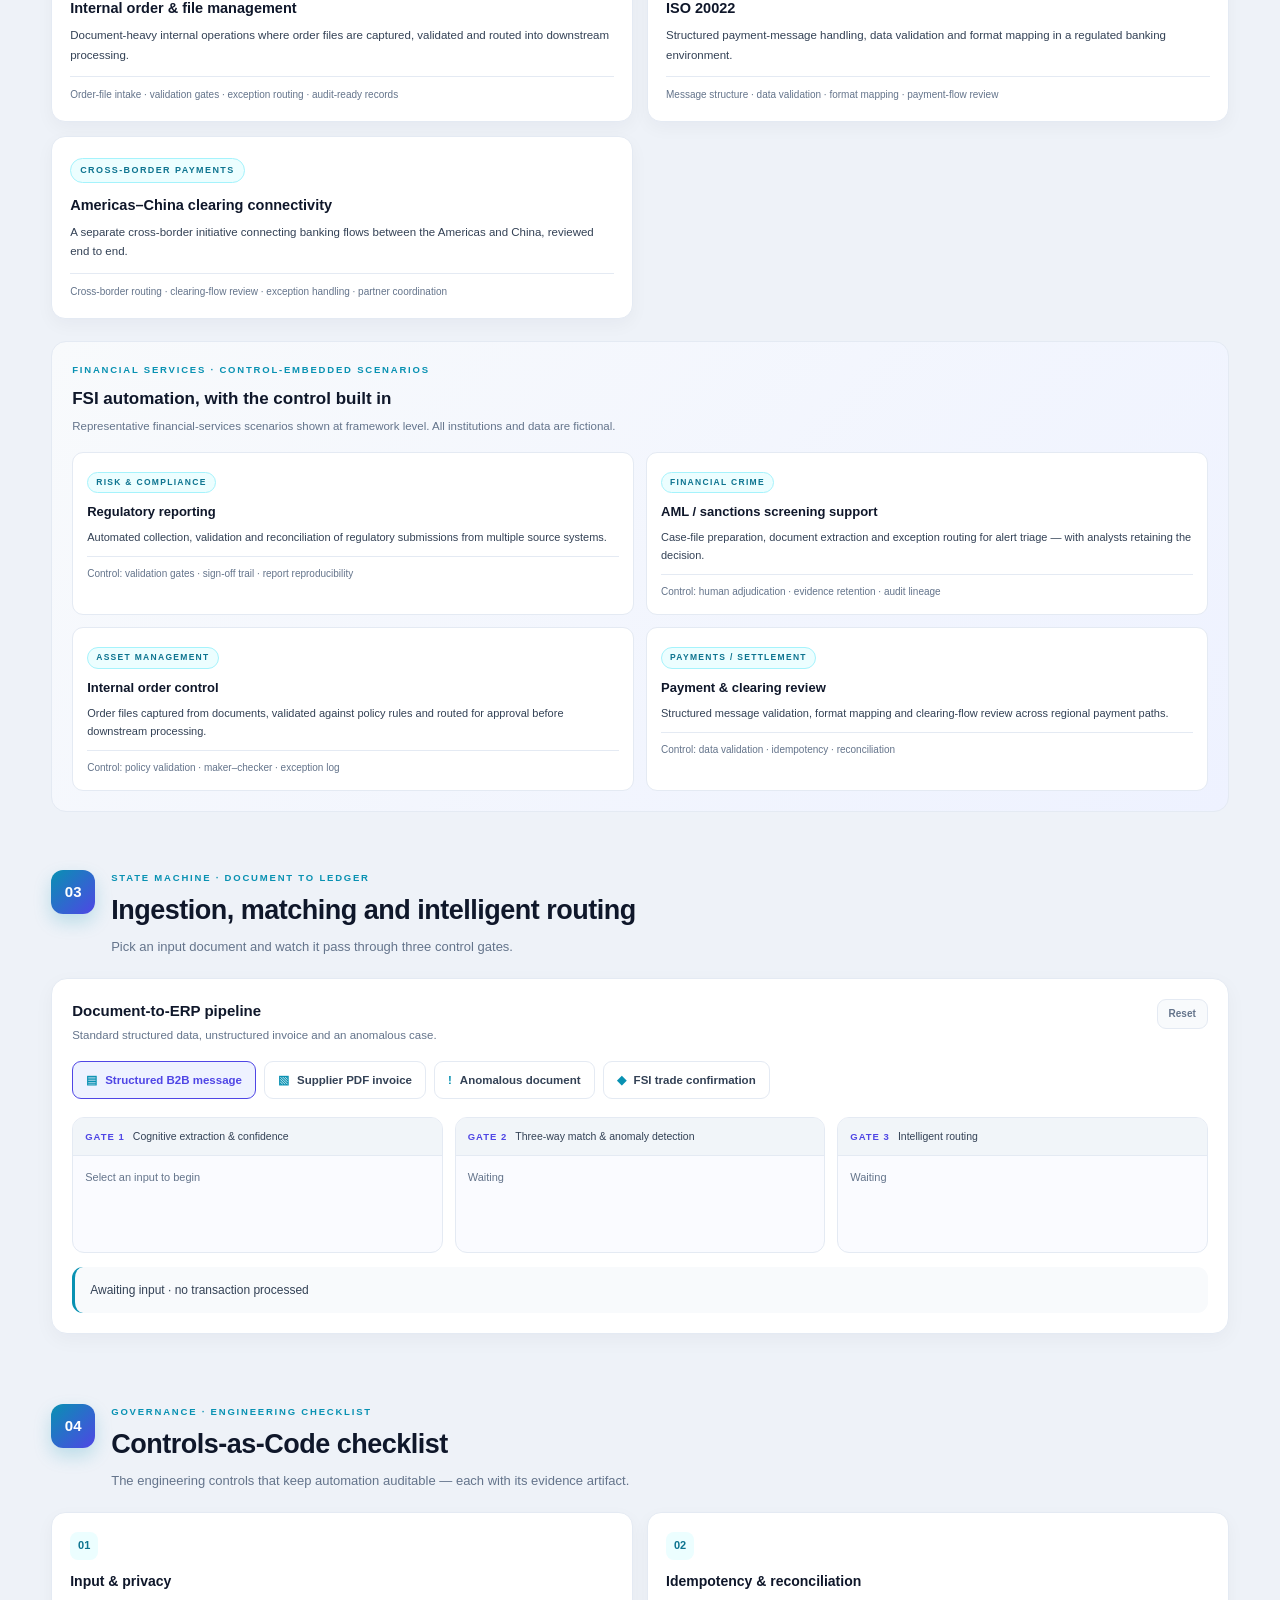
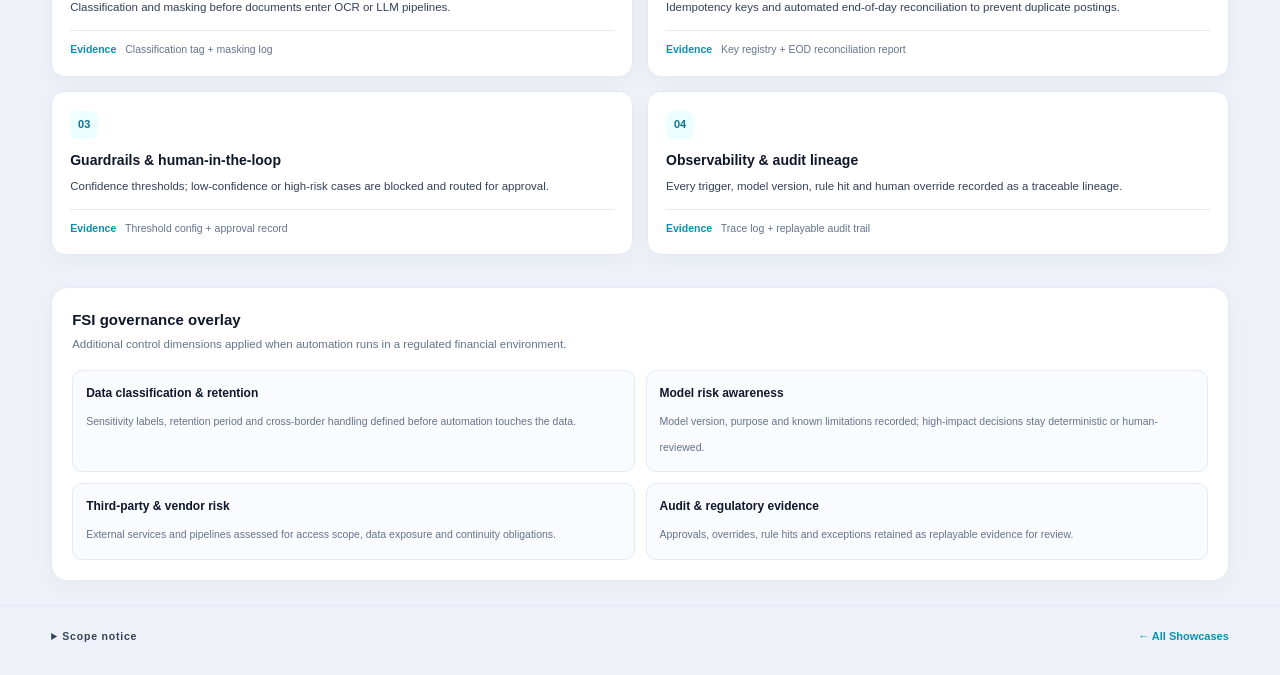
==== commit bb8a5988: "Add FSI scenarios and controls to automation page" ====
--- a/projects/automation/index.html
+++ b/projects/automation/index.html
@@ -124,6 +124,40 @@
           <div class="dom-evidence">Cross-border routing · clearing-flow review · exception handling · partner coordination</div>
         </div>
       </div>
+
+      <div class="fsi-band">
+        <div class="fsi-head">
+          <span class="mod-kicker">FINANCIAL SERVICES · CONTROL-EMBEDDED SCENARIOS</span>
+          <h3>FSI automation, with the control built in</h3>
+          <p>Representative financial-services scenarios shown at framework level. All institutions and data are fictional.</p>
+        </div>
+        <div class="fsi-grid">
+          <div class="fsi-card">
+            <span class="fsi-tag">RISK &amp; COMPLIANCE</span>
+            <h4>Regulatory reporting</h4>
+            <p>Automated collection, validation and reconciliation of regulatory submissions from multiple source systems.</p>
+            <div class="fsi-control">Control: validation gates · sign-off trail · report reproducibility</div>
+          </div>
+          <div class="fsi-card">
+            <span class="fsi-tag">FINANCIAL CRIME</span>
+            <h4>AML / sanctions screening support</h4>
+            <p>Case-file preparation, document extraction and exception routing for alert triage — with analysts retaining the decision.</p>
+            <div class="fsi-control">Control: human adjudication · evidence retention · audit lineage</div>
+          </div>
+          <div class="fsi-card">
+            <span class="fsi-tag">ASSET MANAGEMENT</span>
+            <h4>Internal order control</h4>
+            <p>Order files captured from documents, validated against policy rules and routed for approval before downstream processing.</p>
+            <div class="fsi-control">Control: policy validation · maker–checker · exception log</div>
+          </div>
+          <div class="fsi-card">
+            <span class="fsi-tag">PAYMENTS / SETTLEMENT</span>
+            <h4>Payment &amp; clearing review</h4>
+            <p>Structured message validation, format mapping and clearing-flow review across regional payment paths.</p>
+            <div class="fsi-control">Control: data validation · idempotency · reconciliation</div>
+          </div>
+        </div>
+      </div>
     </section>
 
     <!-- ============ MODULE 3: PIPELINE SIMULATOR ============ -->
@@ -147,6 +181,7 @@
           <button class="input-btn is-active" data-doc="structured"><span>▤</span> Structured B2B message</button>
           <button class="input-btn" data-doc="invoice"><span>▧</span> Supplier PDF invoice</button>
           <button class="input-btn" data-doc="anomaly"><span>!</span> Anomalous document</button>
+          <button class="input-btn" data-doc="fsi"><span>◆</span> FSI trade confirmation</button>
         </div>
 
         <div class="gates" id="gates">
@@ -205,6 +240,16 @@
           <h3>Observability &amp; audit lineage</h3>
           <p>Every trigger, model version, rule hit and human override recorded as a traceable lineage.</p>
           <div class="ctrl-evidence"><b>Evidence</b> Trace log + replayable audit trail</div>
+        </div>
+      </div>
+
+      <div class="panel">
+        <div class="panel-head"><div><h3>FSI governance overlay</h3><p>Additional control dimensions applied when automation runs in a regulated financial environment.</p></div></div>
+        <div class="gov-grid">
+          <div class="gov-item"><b>Data classification &amp; retention</b><span>Sensitivity labels, retention period and cross-border handling defined before automation touches the data.</span></div>
+          <div class="gov-item"><b>Model risk awareness</b><span>Model version, purpose and known limitations recorded; high-impact decisions stay deterministic or human-reviewed.</span></div>
+          <div class="gov-item"><b>Third-party &amp; vendor risk</b><span>External services and pipelines assessed for access scope, data exposure and continuity obligations.</span></div>
+          <div class="gov-item"><b>Audit &amp; regulatory evidence</b><span>Approvals, overrides, rule hits and exceptions retained as replayable evidence for review.</span></div>
         </div>
       </div>
     </section>
--- a/projects/automation/assets/auto.css
+++ b/projects/automation/assets/auto.css
@@ -129,6 +129,24 @@
 .ctrl-evidence { margin-top: 12px; padding-top: 10px; border-top: 1px solid var(--line); font-size: 10.5px; color: var(--muted); }
 .ctrl-evidence b { color: var(--cyan); margin-right: 6px; }
 
+
+/* FSI scenarios + governance */
+.fsi-band { margin: 22px 0 6px; padding: 20px; border-radius: 15px; background: linear-gradient(135deg,#f8fafc,#eef2ff); border: 1px solid var(--line); }
+.fsi-head h3 { margin: 8px 0 5px; font-size: 17px; }
+.fsi-head p { margin: 0 0 16px; font-size: 11.5px; color: var(--muted); }
+.fsi-grid { display: grid; grid-template-columns: repeat(2, minmax(0,1fr)); gap: 12px; }
+.fsi-card { padding: 14px; border-radius: 11px; background: #fff; border: 1px solid var(--line); }
+.fsi-tag { display: inline-block; font-size: 8.5px; font-weight: 800; letter-spacing: 1.3px; color: #0e7490; background: #ecfeff; border: 1px solid #a5f3fc; padding: 3px 8px; border-radius: 999px; }
+.fsi-card h4 { margin: 9px 0 5px; font-size: 13px; }
+.fsi-card p { margin: 0; font-size: 11px; color: var(--ink2); line-height: 1.65; }
+.fsi-control { margin-top: 10px; padding-top: 9px; border-top: 1px solid var(--line); font-size: 10px; color: var(--muted); }
+.fsi-control b { color: var(--cyan); }
+.gov-grid { display: grid; grid-template-columns: repeat(2, minmax(0,1fr)); gap: 11px; }
+.gov-item { padding: 13px; border-radius: 10px; background: #fafbff; border: 1px solid var(--line); }
+.gov-item b { display: block; font-size: 12px; margin-bottom: 4px; }
+.gov-item span { font-size: 10.5px; color: var(--muted); line-height: 1.6; }
+@media (max-width: 900px) { .fsi-grid, .gov-grid { grid-template-columns: 1fr; } }
+
 /* Footer */
 .footer { display: flex; align-items: flex-start; justify-content: space-between; gap: 18px; flex-wrap: wrap; padding: 22px clamp(18px, 4vw, 52px) 30px; border-top: 1px solid var(--line); }
 .legal { font-size: 10.5px; color: var(--muted); max-width: 820px; }
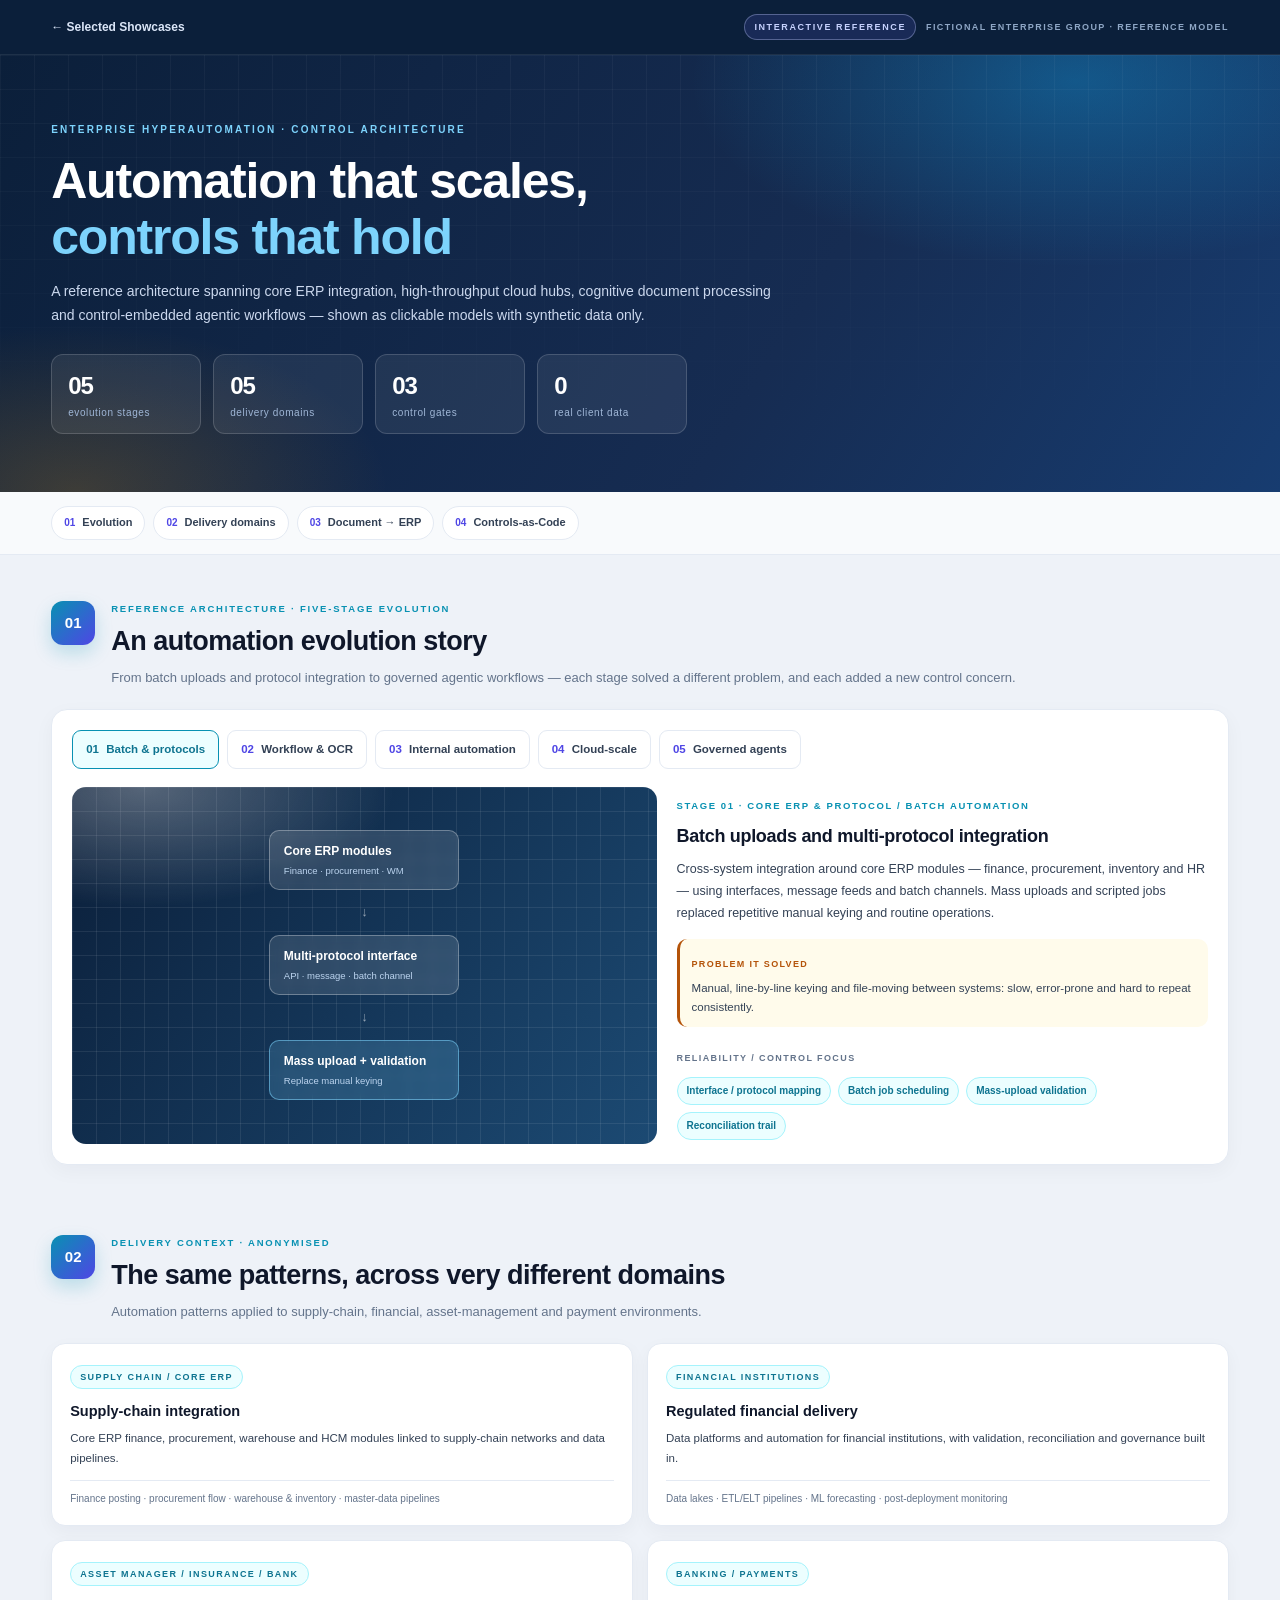
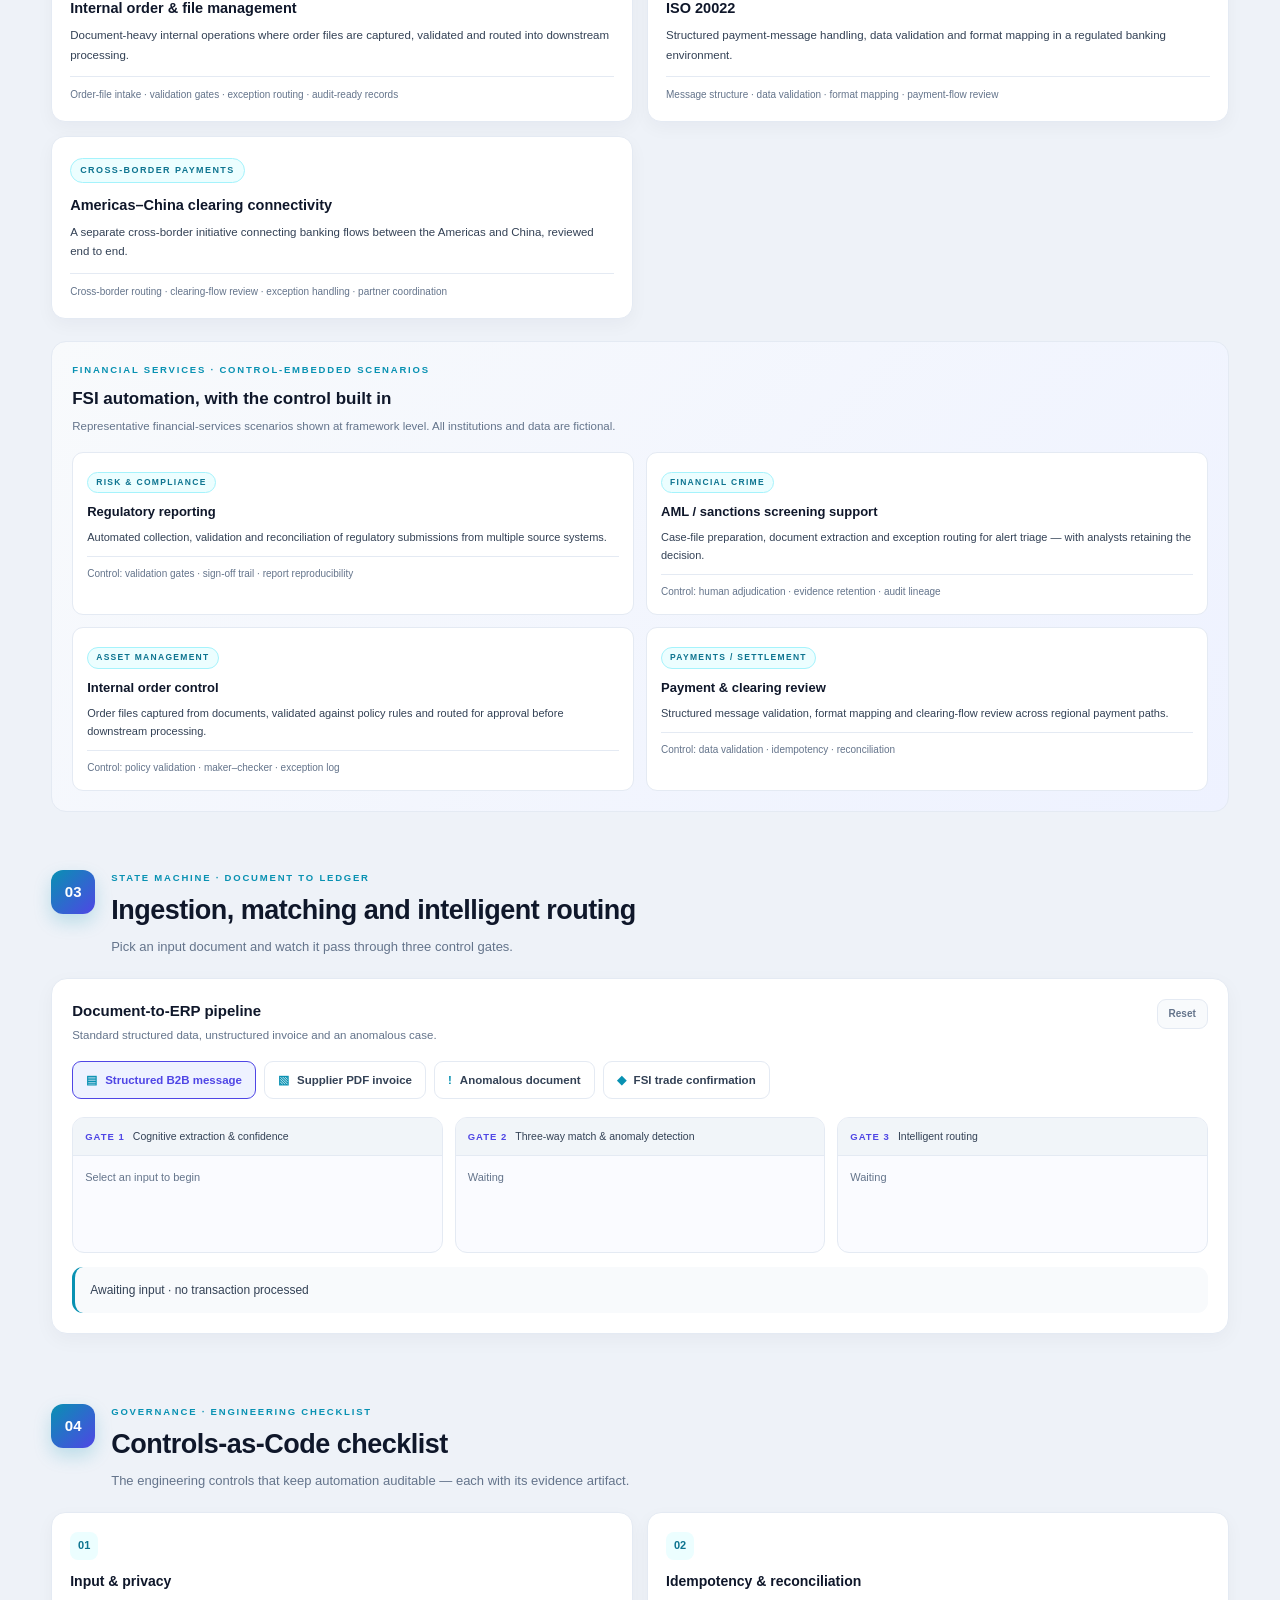
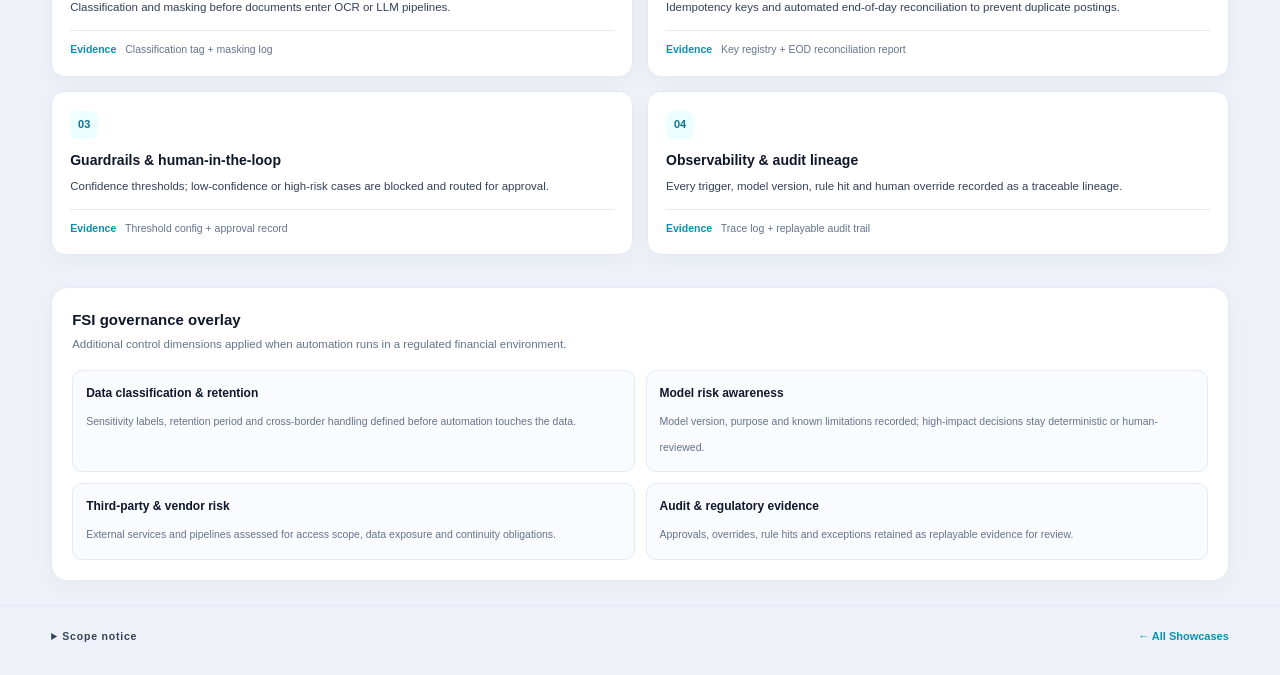
==== commit 8ab111f4: "Automation: widen asset-management domain tag to asset manager / insurance / bank" ====
--- a/projects/automation/index.html
+++ b/projects/automation/index.html
@@ -106,7 +106,7 @@
           <div class="dom-evidence">Data lakes · ETL/ELT pipelines · ML forecasting · post-deployment monitoring</div>
         </div>
         <div class="domain-card">
-          <span class="dom-tag">ASSET MANAGEMENT</span>
+          <span class="dom-tag">ASSET MANAGER / INSURANCE / BANK</span>
           <h3>Internal order &amp; file management</h3>
           <p>Document-heavy internal operations where order files are captured, validated and routed into downstream processing.</p>
           <div class="dom-evidence">Order-file intake · validation gates · exception routing · audit-ready records</div>
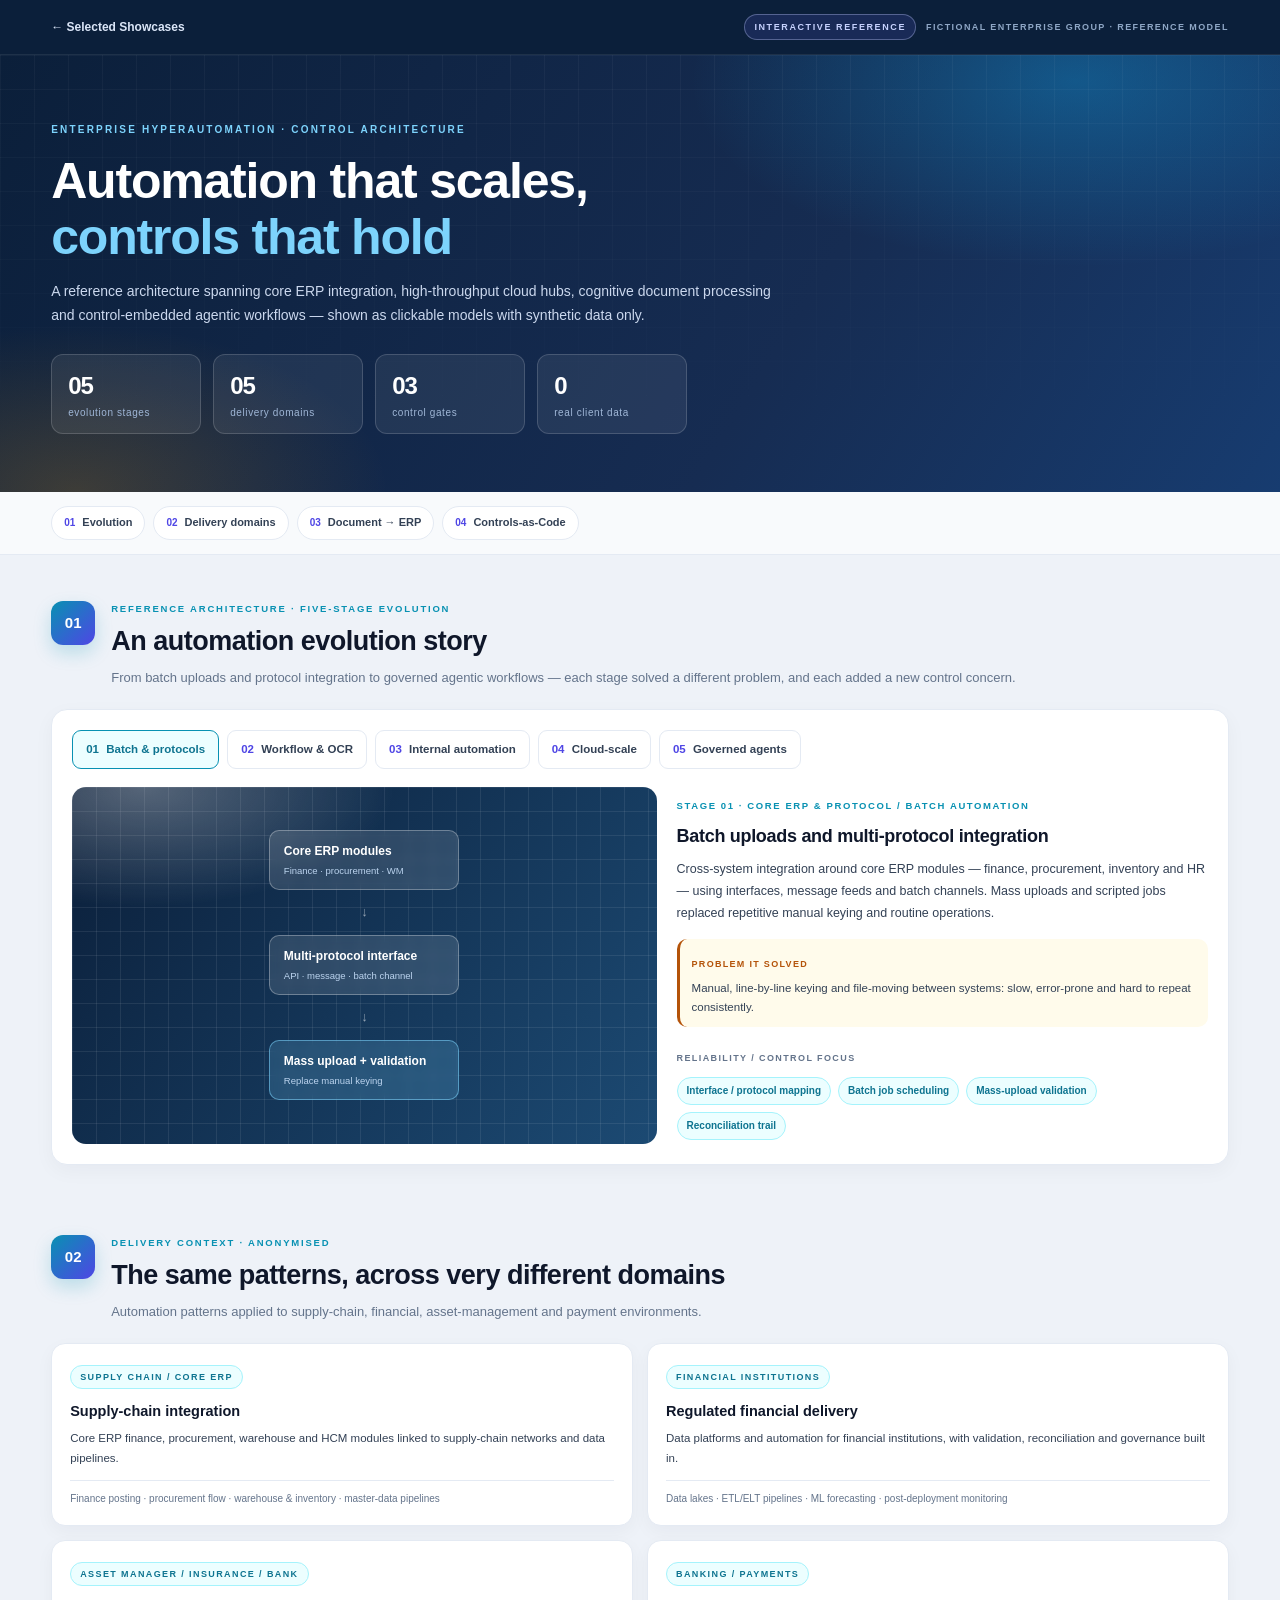
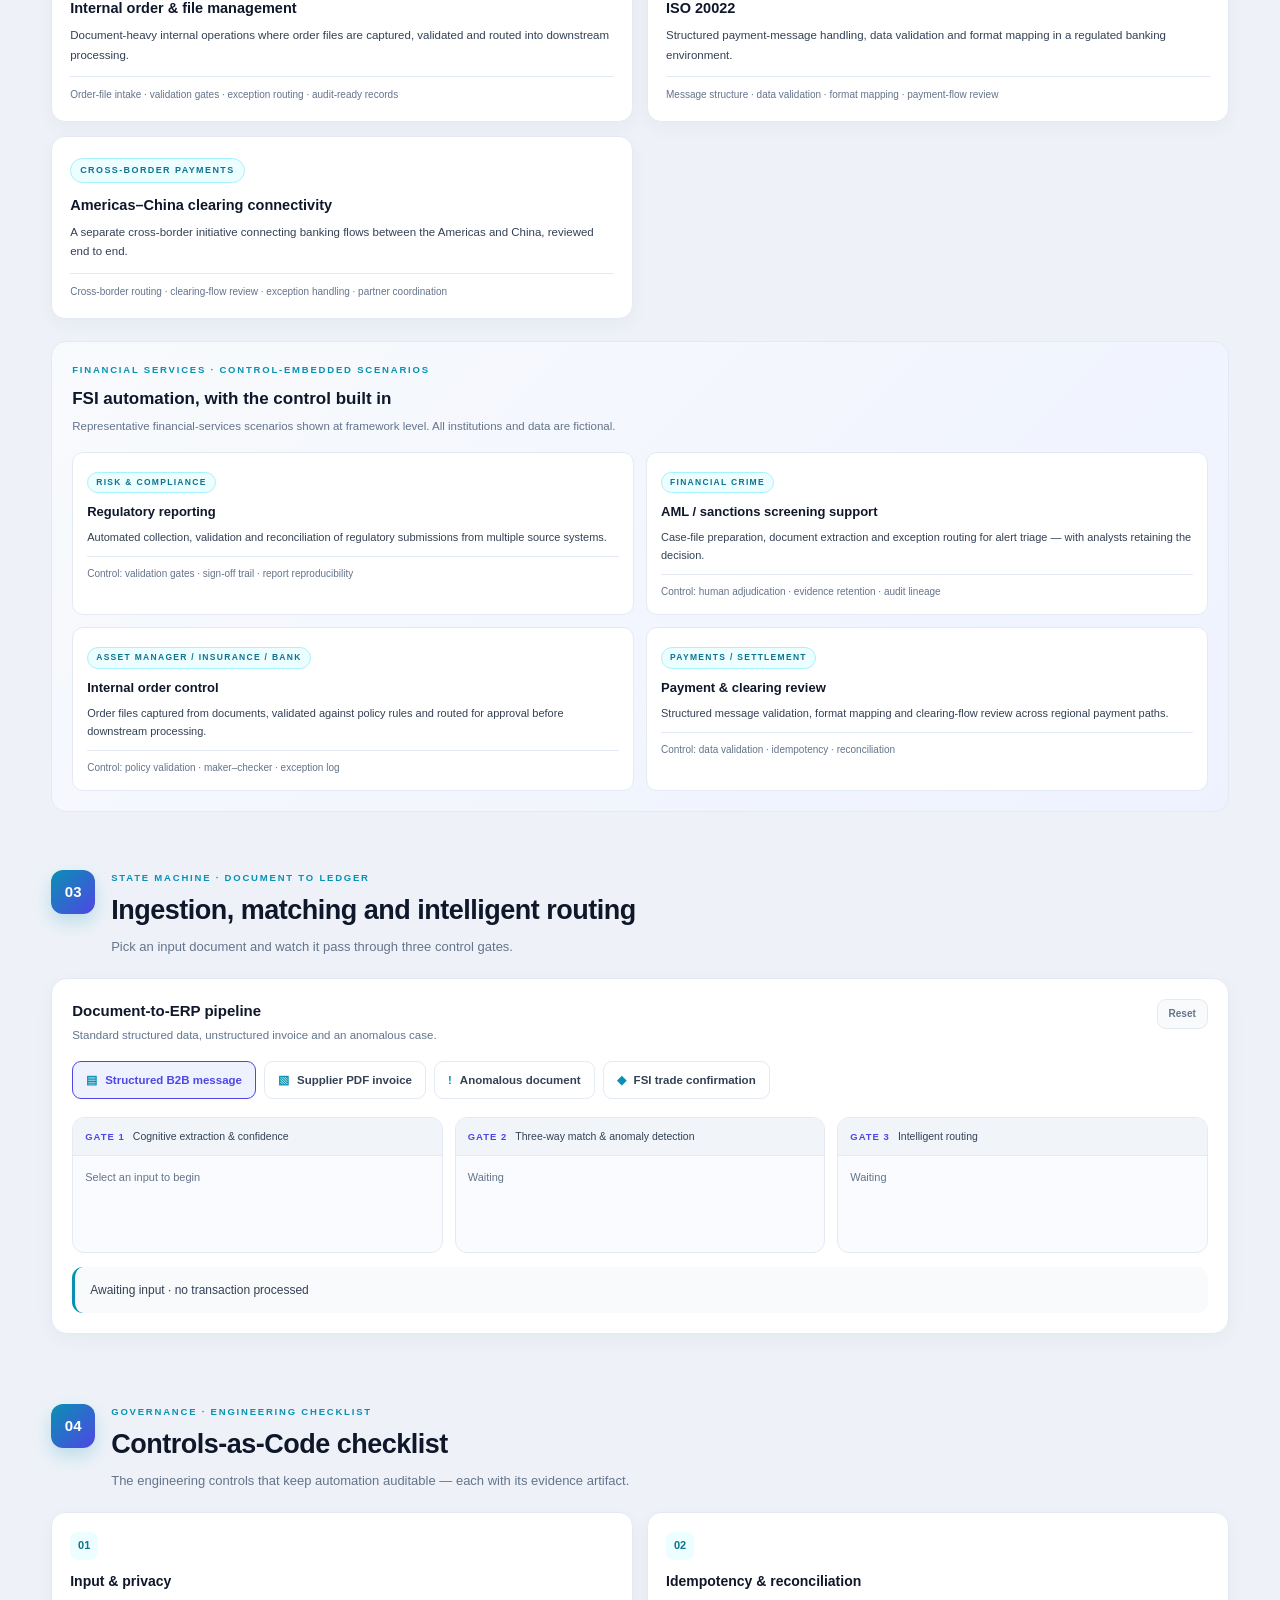
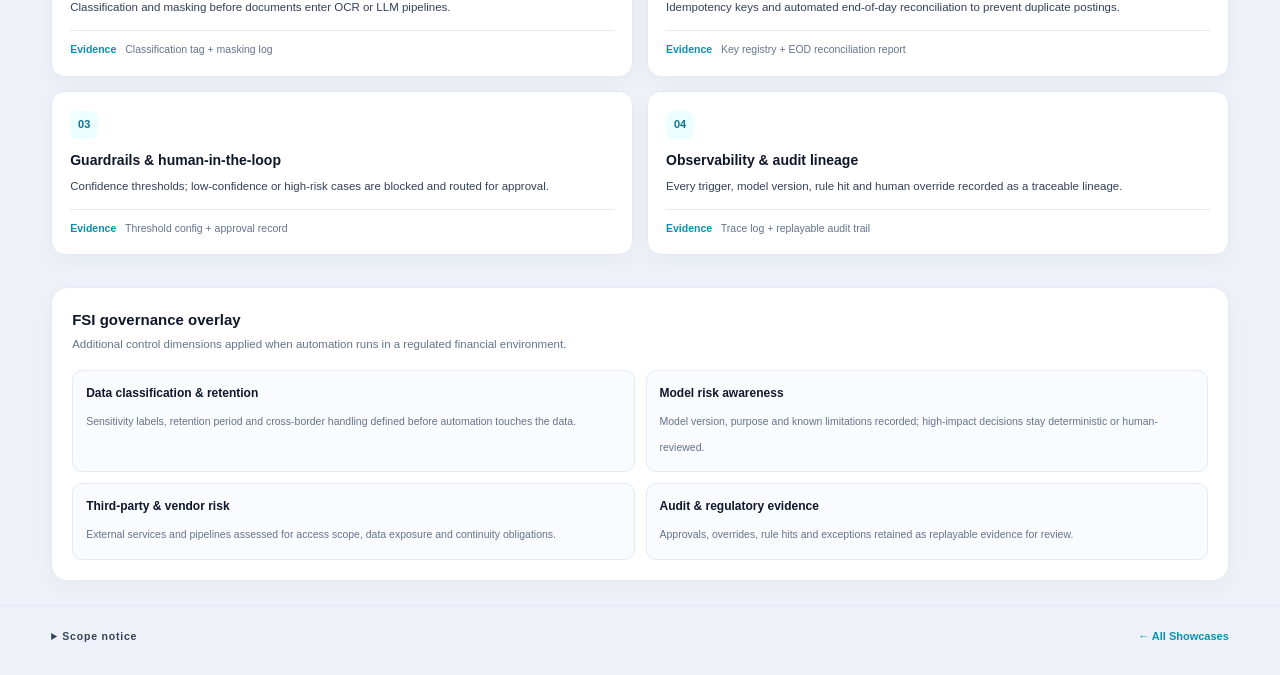
==== commit 40896893: "Widen asset management wording to asset managers / insurance / banks (FSI tag + homepage card)" ====
--- a/projects/automation/index.html
+++ b/projects/automation/index.html
@@ -145,7 +145,7 @@
             <div class="fsi-control">Control: human adjudication · evidence retention · audit lineage</div>
           </div>
           <div class="fsi-card">
-            <span class="fsi-tag">ASSET MANAGEMENT</span>
+            <span class="fsi-tag">ASSET MANAGER / INSURANCE / BANK</span>
             <h4>Internal order control</h4>
             <p>Order files captured from documents, validated against policy rules and routed for approval before downstream processing.</p>
             <div class="fsi-control">Control: policy validation · maker–checker · exception log</div>
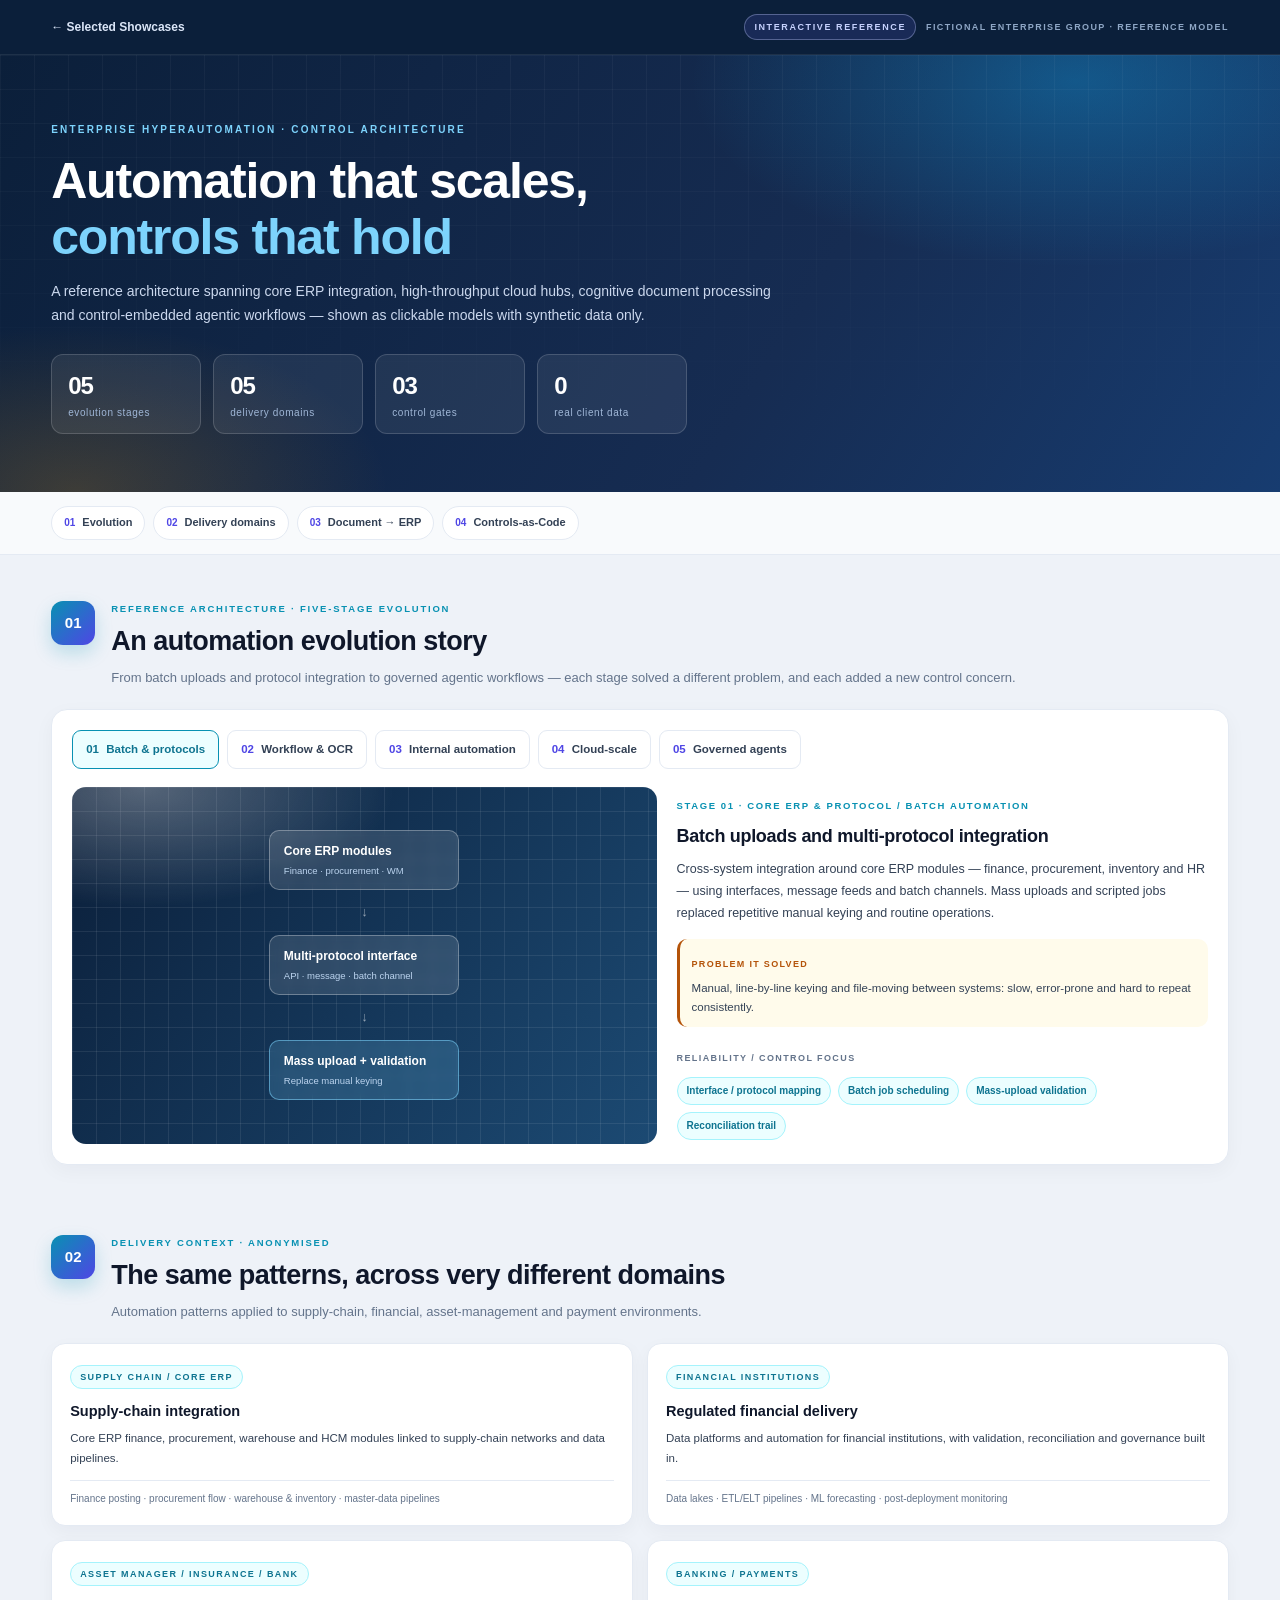
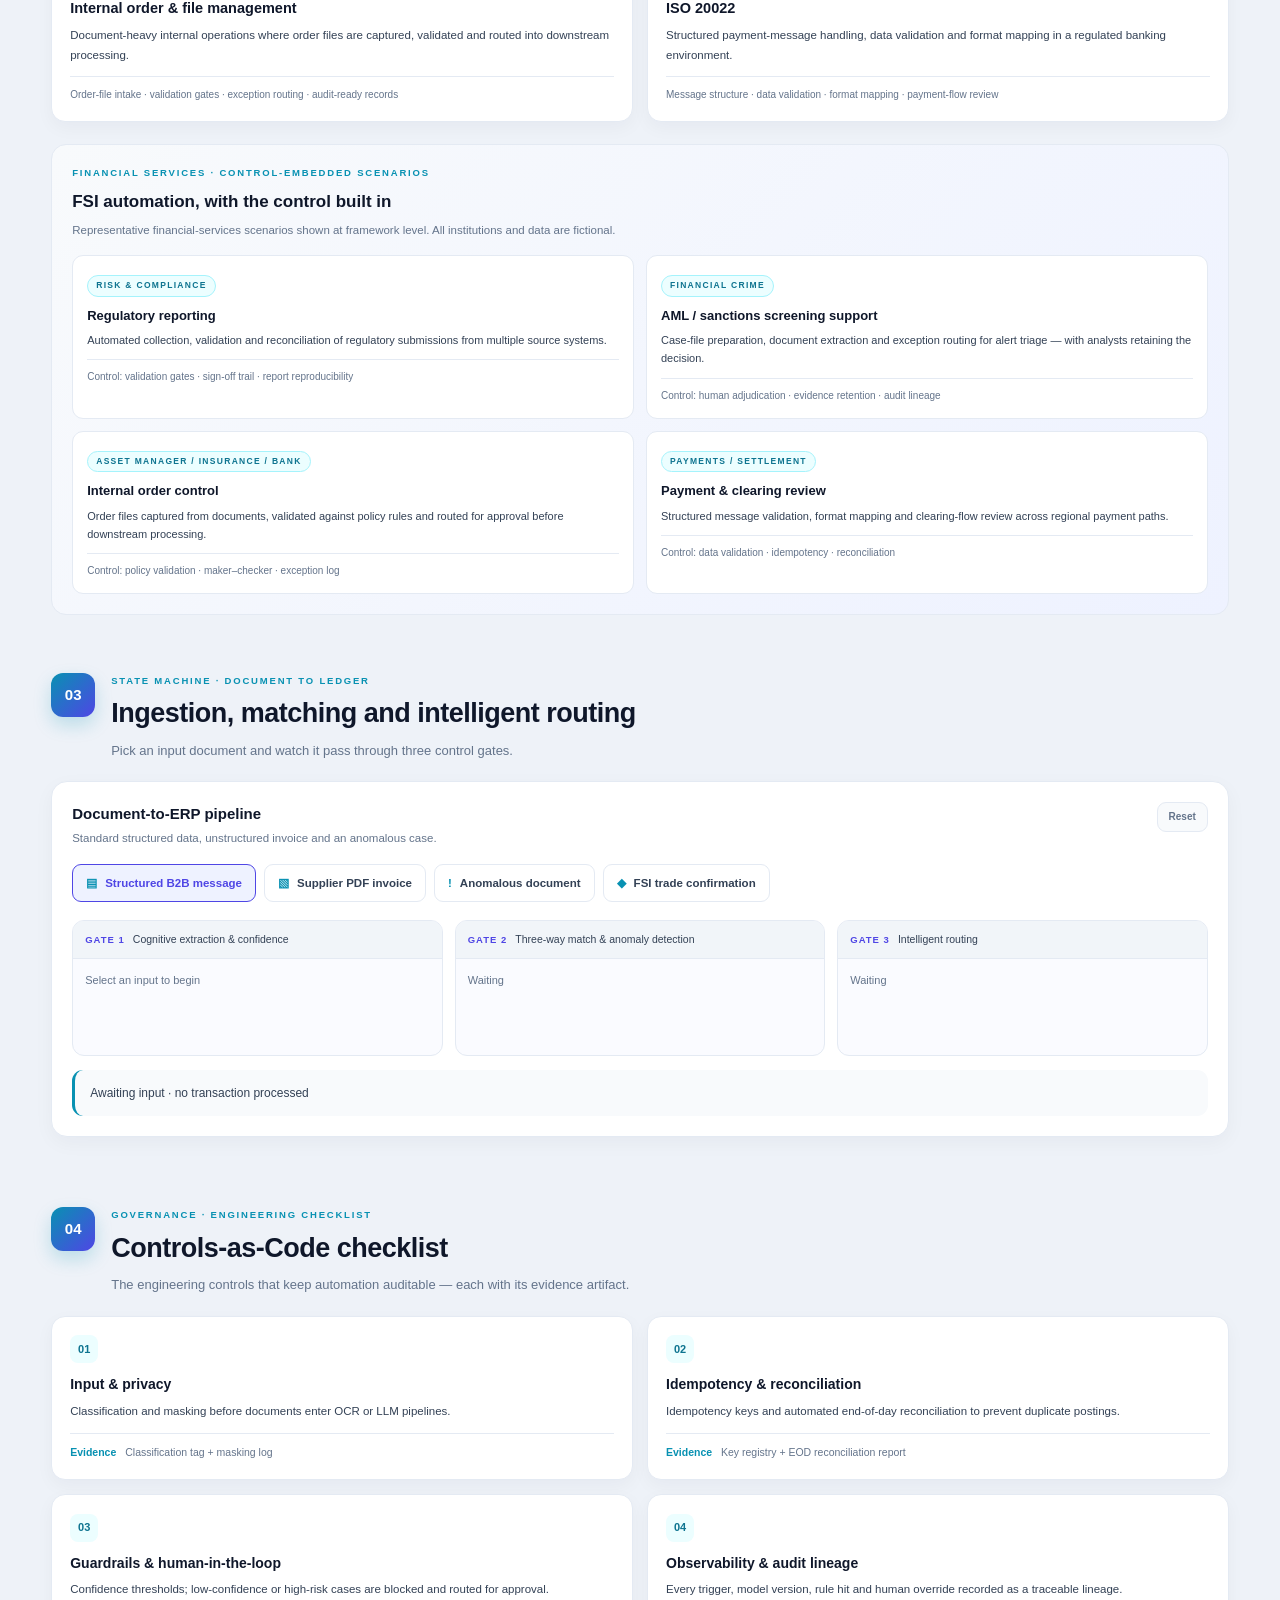
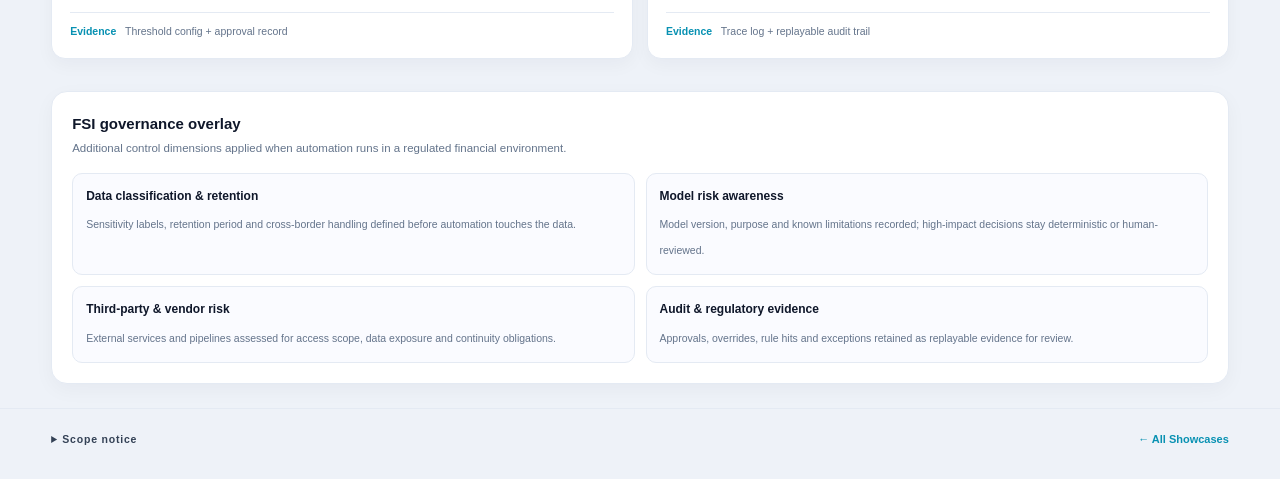
==== commit b9dc093c: "Remove Americas-China cross-border clearing domain from automation card and page" ====
--- a/projects/automation/index.html
+++ b/projects/automation/index.html
@@ -117,12 +117,6 @@
           <p>Structured payment-message handling, data validation and format mapping in a regulated banking environment.</p>
           <div class="dom-evidence">Message structure · data validation · format mapping · payment-flow review</div>
         </div>
-        <div class="domain-card">
-          <span class="dom-tag">CROSS-BORDER PAYMENTS</span>
-          <h3>Americas–China clearing connectivity</h3>
-          <p>A separate cross-border initiative connecting banking flows between the Americas and China, reviewed end to end.</p>
-          <div class="dom-evidence">Cross-border routing · clearing-flow review · exception handling · partner coordination</div>
-        </div>
       </div>
 
       <div class="fsi-band">
